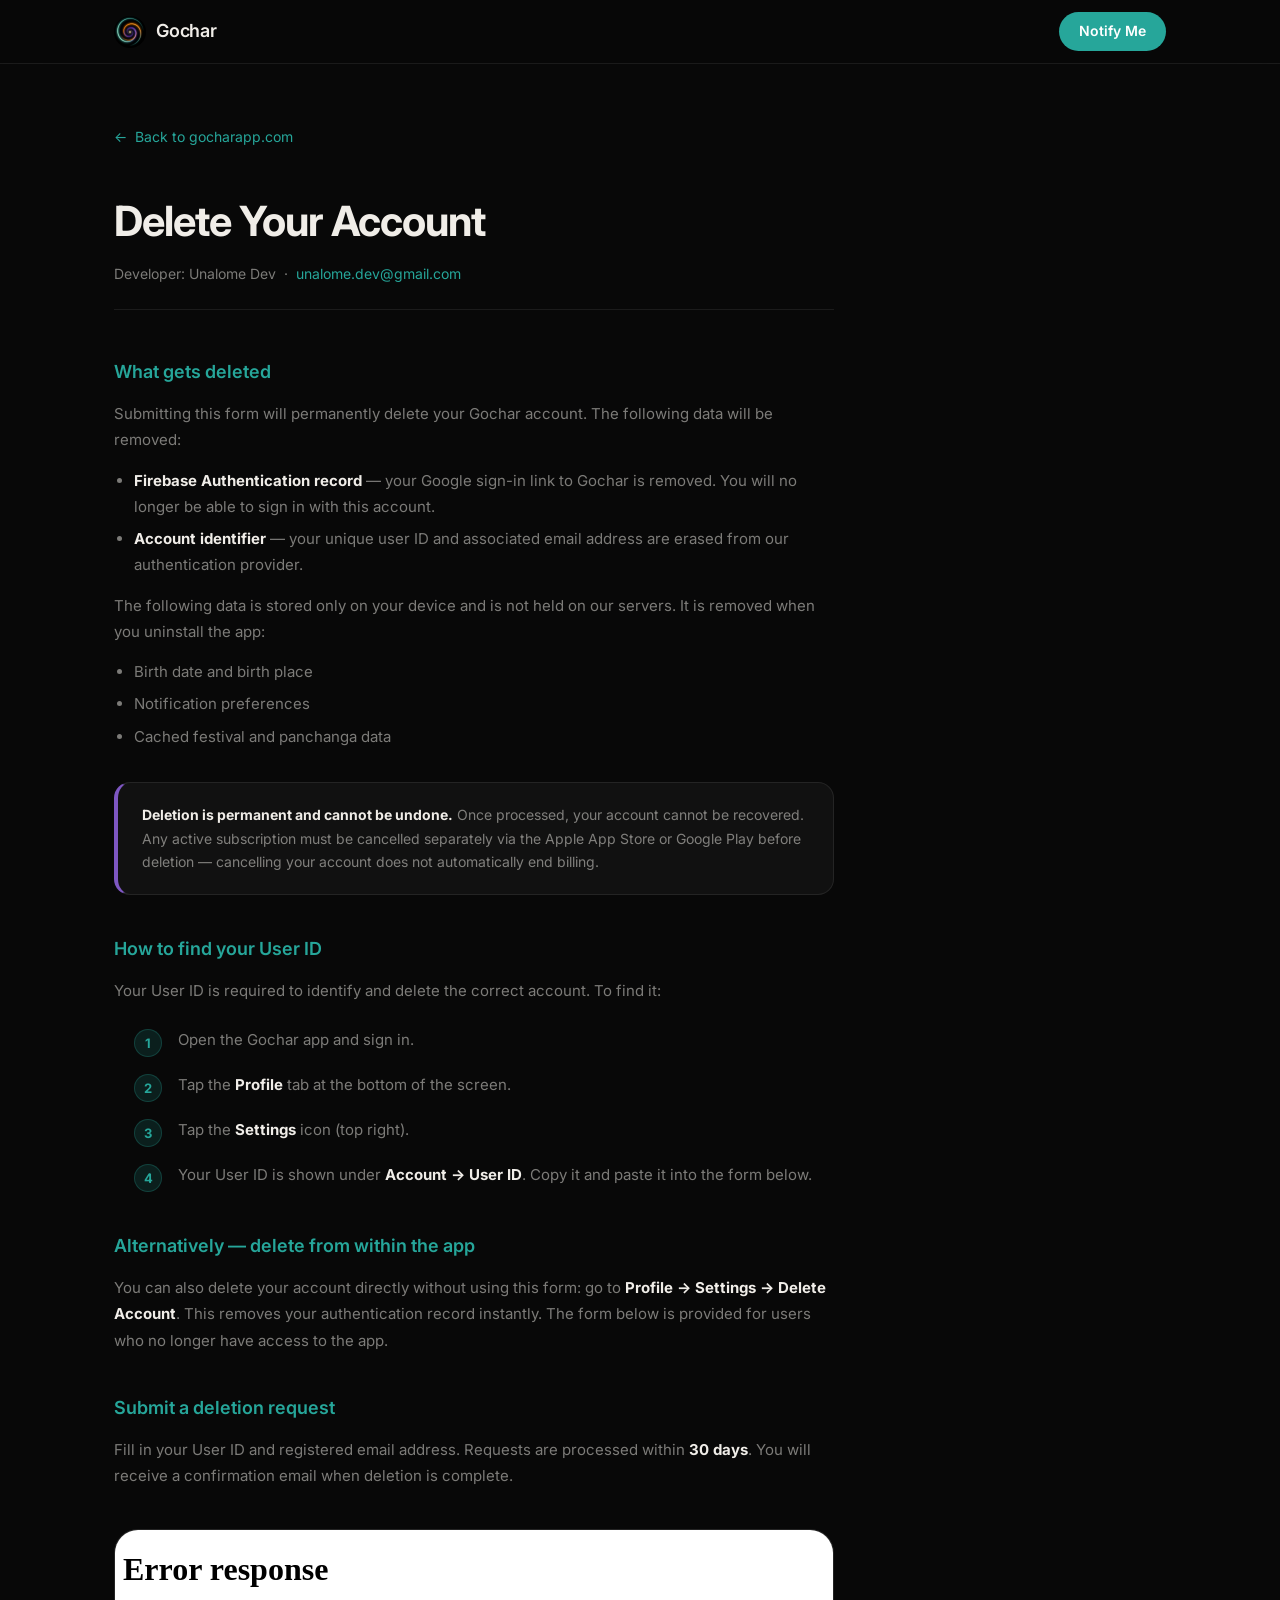
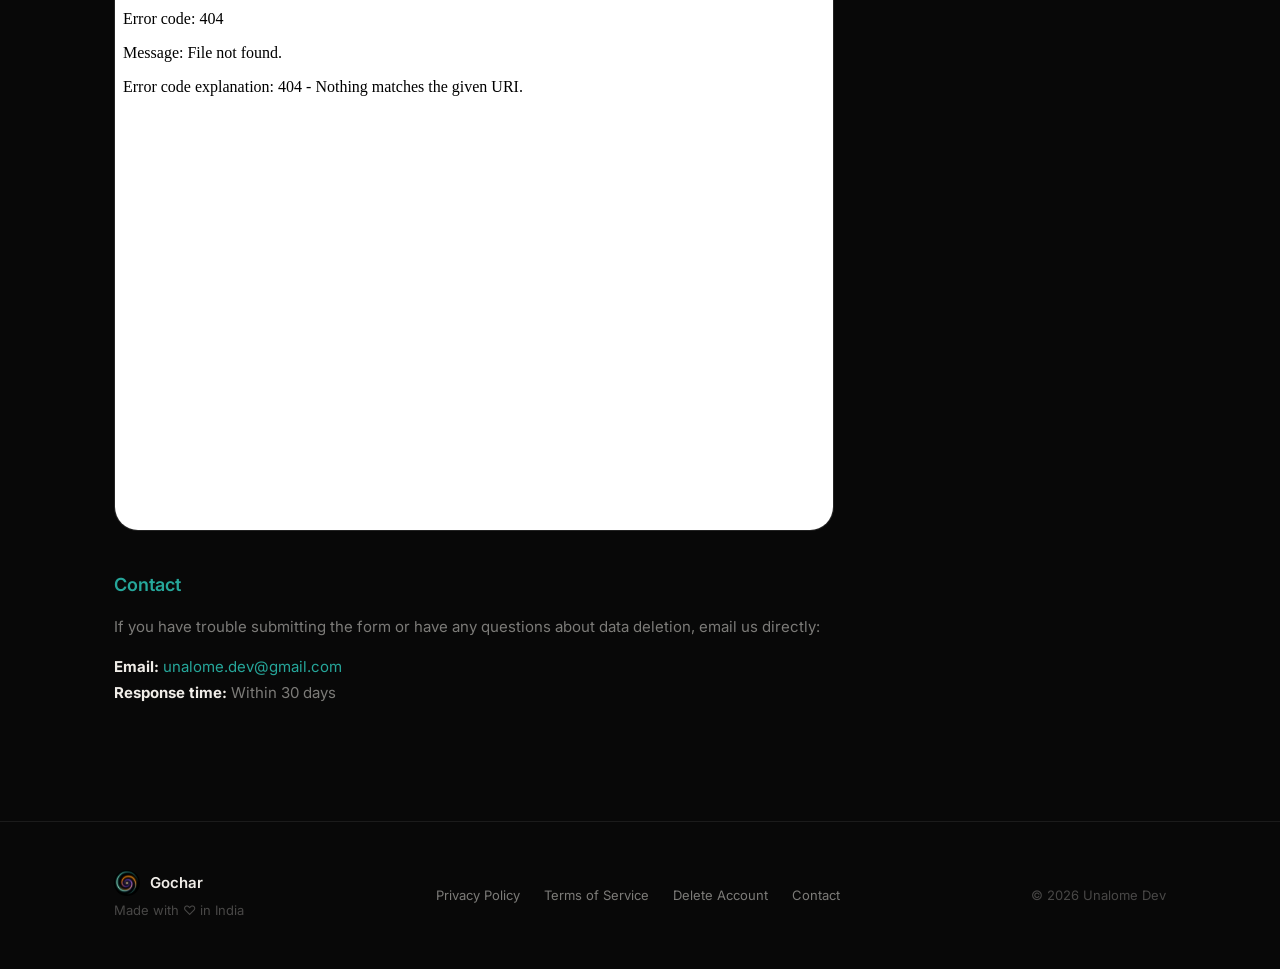
==== delete-account.html @ 07653e43 "feat(site): add delete-account page with Google Form embed Page explains what data is deleted, how t" ====
<!DOCTYPE html>
<html lang="en">
<head>
  <meta charset="UTF-8" />
  <meta name="viewport" content="width=device-width, initial-scale=1.0" />
  <title>Delete Account — Gochar</title>
  <meta name="description" content="Request deletion of your Gochar account and personal data." />
  <meta name="theme-color" content="#080808" />
  <link rel="preconnect" href="https://fonts.googleapis.com" />
  <link rel="preconnect" href="https://fonts.gstatic.com" crossorigin />
  <link href="https://fonts.googleapis.com/css2?family=Inter:wght@400;500;600;700&display=swap" rel="stylesheet" />
  <link rel="stylesheet" href="style.css" />
  <style>
    .delete-steps {
      list-style: none;
      display: flex;
      flex-direction: column;
      gap: 16px;
      margin: 24px 0 32px;
    }
    .delete-steps li {
      display: flex;
      align-items: flex-start;
      gap: 16px;
      font-size: 15px;
      color: var(--text-muted);
      line-height: 1.6;
      margin: 0;
    }
    .delete-steps__num {
      flex-shrink: 0;
      width: 28px; height: 28px;
      border-radius: 50%;
      background: var(--teal-glow);
      border: 1px solid rgba(38,166,154,0.25);
      color: var(--teal);
      font-size: 13px;
      font-weight: 700;
      display: flex;
      align-items: center;
      justify-content: center;
      margin-top: 1px;
    }
    .delete-notice {
      background: var(--surface);
      border: 1px solid var(--border);
      border-left: 4px solid var(--violet);
      border-radius: var(--radius);
      padding: 20px 24px;
      margin: 32px 0;
      font-size: 14px;
      color: var(--text-muted);
      line-height: 1.7;
    }
    .delete-notice strong { color: var(--text); }
    .delete-form-wrap {
      margin-top: 40px;
      border: 1px solid var(--border);
      border-radius: var(--radius-lg);
      overflow: hidden;
      background: var(--surface);
    }
    .delete-form-wrap iframe {
      width: 100%;
      min-height: 600px;
      border: none;
      display: block;
      background: transparent;
      color-scheme: dark;
    }
    .delete-form-placeholder {
      padding: 56px 40px;
      text-align: center;
      color: var(--text-faint);
      font-size: 14px;
      line-height: 1.7;
    }
    .delete-form-placeholder a {
      color: var(--teal);
    }
  </style>
</head>
<body>

  <nav class="nav scrolled" role="navigation" aria-label="Main navigation">
    <div class="container nav__inner">
      <a href="/" class="nav__logo" aria-label="Gochar home">
        <div class="nav__logo-icon" aria-hidden="true"></div>
        Gochar
      </a>
      <a href="/#notify" class="nav__cta" role="button">Notify Me</a>
    </div>
  </nav>

  <main class="legal-page">
    <div class="container">
      <article>
        <a href="/" class="legal-back">Back to gocharapp.com</a>

        <h1>Delete Your Account</h1>
        <div class="legal-meta">
          Developer: Unalome Dev &nbsp;&middot;&nbsp;
          <a href="mailto:unalome.dev@gmail.com">unalome.dev@gmail.com</a>
        </div>

        <h2>What gets deleted</h2>
        <p>Submitting this form will permanently delete your Gochar account. The following data will be removed:</p>
        <ul>
          <li><strong>Firebase Authentication record</strong> — your Google sign-in link to Gochar is removed. You will no longer be able to sign in with this account.</li>
          <li><strong>Account identifier</strong> — your unique user ID and associated email address are erased from our authentication provider.</li>
        </ul>
        <p>The following data is stored only on your device and is not held on our servers. It is removed when you uninstall the app:</p>
        <ul>
          <li>Birth date and birth place</li>
          <li>Notification preferences</li>
          <li>Cached festival and panchanga data</li>
        </ul>

        <div class="delete-notice">
          <strong>Deletion is permanent and cannot be undone.</strong> Once processed, your account cannot be recovered. Any active subscription must be cancelled separately via the Apple App Store or Google Play before deletion — cancelling your account does not automatically end billing.
        </div>

        <h2>How to find your User ID</h2>
        <p>Your User ID is required to identify and delete the correct account. To find it:</p>
        <ol class="delete-steps">
          <li>
            <span class="delete-steps__num">1</span>
            <span>Open the Gochar app and sign in.</span>
          </li>
          <li>
            <span class="delete-steps__num">2</span>
            <span>Tap the <strong>Profile</strong> tab at the bottom of the screen.</span>
          </li>
          <li>
            <span class="delete-steps__num">3</span>
            <span>Tap the <strong>Settings</strong> icon (top right).</span>
          </li>
          <li>
            <span class="delete-steps__num">4</span>
            <span>Your User ID is shown under <strong>Account &rarr; User ID</strong>. Copy it and paste it into the form below.</span>
          </li>
        </ol>

        <h2>Alternatively — delete from within the app</h2>
        <p>You can also delete your account directly without using this form: go to <strong>Profile &rarr; Settings &rarr; Delete Account</strong>. This removes your authentication record instantly. The form below is provided for users who no longer have access to the app.</p>

        <h2>Submit a deletion request</h2>
        <p>Fill in your User ID and registered email address. Requests are processed within <strong>30 days</strong>. You will receive a confirmation email when deletion is complete.</p>

        <div class="delete-form-wrap">
          <!-- Replace the src below with your Google Form embed URL -->
          <!-- To get the embed URL: open your Google Form → Send → Embed → copy the src from the <iframe> tag -->
          <iframe
            src="{GOOGLE_FORM_EMBED_URL}"
            title="Account deletion request form"
            aria-label="Account deletion request form">
          </iframe>
          <!-- Remove the placeholder below once you've replaced the src above -->
          <div class="delete-form-placeholder" id="form-placeholder">
            <p>
              Form not yet configured.<br>
              To request deletion now, email
              <a href="mailto:unalome.dev@gmail.com?subject=Account%20Deletion%20Request">unalome.dev@gmail.com</a>
              with your User ID.
            </p>
          </div>
        </div>

        <h2>Contact</h2>
        <p>If you have trouble submitting the form or have any questions about data deletion, email us directly:</p>
        <p>
          <strong>Email:</strong> <a href="mailto:unalome.dev@gmail.com">unalome.dev@gmail.com</a><br>
          <strong>Response time:</strong> Within 30 days
        </p>
      </article>
    </div>
  </main>

  <footer class="footer" role="contentinfo">
    <div class="container footer__inner">
      <div>
        <div class="footer__logo">
          <div class="footer__logo-icon" aria-hidden="true"></div>
          Gochar
        </div>
        <p class="footer__tagline">Made with &#9825; in India</p>
      </div>
      <nav class="footer__links" aria-label="Footer navigation">
        <a class="footer__link" href="privacy.html">Privacy Policy</a>
        <a class="footer__link" href="terms.html">Terms of Service</a>
        <a class="footer__link" href="delete-account.html">Delete Account</a>
        <a class="footer__link" href="mailto:unalome.dev@gmail.com">Contact</a>
      </nav>
      <p class="footer__copy">&copy; 2026 Unalome Dev</p>
    </div>
  </footer>

  <script>
    /* Hide placeholder once the iframe src is set to a real URL */
    const iframe = document.querySelector('.delete-form-wrap iframe');
    const placeholder = document.getElementById('form-placeholder');
    if (iframe && iframe.src && !iframe.src.includes('{GOOGLE_FORM_EMBED_URL}')) {
      placeholder.style.display = 'none';
    } else if (iframe) {
      iframe.style.display = 'none';
    }
  </script>

</body>
</html>
---- style.css ----
/* ── Design Tokens ─────────────────────────────────────── */
:root {
  --bg:           #080808;
  --bg-raised:    #0f0f0f;
  --surface:      rgba(255,255,255,0.04);
  --surface-hover:rgba(255,255,255,0.07);
  --border:       rgba(255,255,255,0.08);
  --border-bright:rgba(255,255,255,0.14);

  --teal:         #26A69A;
  --teal-dim:     #1d8a80;
  --teal-glow:    rgba(38,166,154,0.15);
  --teal-glow2:   rgba(38,166,154,0.06);

  --amber:        #FF8F00;
  --amber-dim:    #cc7200;
  --amber-glow:   rgba(255,143,0,0.15);
  --amber-glow2:  rgba(255,143,0,0.06);

  --violet:       #7E57C2;
  --violet-dim:   #6244a8;
  --violet-glow:  rgba(126,87,194,0.15);
  --violet-glow2: rgba(126,87,194,0.06);

  /* Primary accent = teal */
  --accent:       #26A69A;
  --accent-dim:   #1d8a80;
  --accent-glow:  rgba(38,166,154,0.15);
  --accent-glow2: rgba(38,166,154,0.06);

  --text:         #F0EDE8;
  --text-muted:   rgba(240,237,232,0.5);
  --text-faint:   rgba(240,237,232,0.28);
  --radius-sm:    8px;
  --radius:       16px;
  --radius-lg:    24px;
  --radius-pill:  999px;
  --nav-h:        64px;
}

/* ── Reset ─────────────────────────────────────────────── */
*, *::before, *::after { box-sizing: border-box; margin: 0; padding: 0; }
html { scroll-behavior: smooth; }
body {
  background: var(--bg);
  color: var(--text);
  font-family: 'Inter', system-ui, sans-serif;
  font-size: 16px;
  line-height: 1.6;
  -webkit-font-smoothing: antialiased;
  overflow-x: hidden;
}
img, video { display: block; max-width: 100%; }
.screenshots__item video,
.screenshots__item img,
.hero__phone video,
.hero__phone img {
  width: 100%; height: 100%;
  object-fit: cover;
}
a { color: inherit; text-decoration: none; }
button, input { font-family: inherit; }

/* ── Utility ───────────────────────────────────────────── */
.container { width: 100%; max-width: 1100px; margin: 0 auto; padding: 0 24px; }
.sr-only { position: absolute; width: 1px; height: 1px; overflow: hidden; clip: rect(0,0,0,0); }

/* ── Scroll reveal ─────────────────────────────────────── */
[data-reveal] {
  opacity: 0;
  transform: translateY(28px);
  transition: opacity 0.6s ease, transform 0.6s ease;
}
[data-reveal].visible {
  opacity: 1;
  transform: none;
}
[data-reveal-delay="1"] { transition-delay: 0.1s; }
[data-reveal-delay="2"] { transition-delay: 0.2s; }
[data-reveal-delay="3"] { transition-delay: 0.3s; }
[data-reveal-delay="4"] { transition-delay: 0.4s; }
[data-reveal-delay="5"] { transition-delay: 0.5s; }

/* ── Nav ───────────────────────────────────────────────── */
.nav {
  position: fixed;
  top: 0; left: 0; right: 0;
  height: var(--nav-h);
  z-index: 100;
  transition: background 0.3s, backdrop-filter 0.3s, border-color 0.3s;
  border-bottom: 1px solid transparent;
}
.nav.scrolled {
  background: rgba(8,8,8,0.85);
  backdrop-filter: blur(20px);
  -webkit-backdrop-filter: blur(20px);
  border-color: var(--border);
}
.nav__inner {
  height: 100%;
  display: flex;
  align-items: center;
  justify-content: space-between;
}
.nav__logo {
  display: flex;
  align-items: center;
  gap: 10px;
  font-weight: 600;
  font-size: 18px;
  letter-spacing: -0.01em;
}
.nav__logo-icon {
  width: 32px; height: 32px;
  border-radius: 50%;
  background: url('assets/logo/app_icon.png') center/cover no-repeat;
  flex-shrink: 0;
}
.nav__cta {
  display: inline-flex;
  align-items: center;
  gap: 6px;
  padding: 8px 20px;
  border-radius: var(--radius-pill);
  background: var(--teal);
  color: #fff;
  font-size: 14px;
  font-weight: 600;
  cursor: pointer;
  border: none;
  transition: background 0.2s, transform 0.15s;
}
.nav__cta:hover { background: var(--teal-dim); transform: translateY(-1px); }

/* ── Hero ──────────────────────────────────────────────── */
.hero {
  min-height: 100svh;
  display: flex;
  flex-direction: column;
  align-items: center;
  justify-content: center;
  text-align: center;
  padding: calc(var(--nav-h) + 60px) 24px 80px;
  position: relative;
  overflow: hidden;
}
.hero::before {
  content: '';
  position: absolute;
  top: -180px; left: 50%;
  transform: translateX(-50%);
  width: 800px; height: 800px;
  border-radius: 50%;
  background: radial-gradient(circle, rgba(38,166,154,0.07) 0%, transparent 70%);
  pointer-events: none;
}
.hero__eyebrow {
  display: inline-flex;
  align-items: center;
  gap: 6px;
  padding: 5px 14px;
  border-radius: var(--radius-pill);
  border: 1px solid var(--border-bright);
  background: var(--surface);
  font-size: 12px;
  font-weight: 500;
  color: var(--text-muted);
  letter-spacing: 0.04em;
  text-transform: uppercase;
  margin-bottom: 28px;
}
.hero__eyebrow span { color: var(--teal); }
.hero__headline {
  font-size: clamp(2.4rem, 6vw, 4.2rem);
  font-weight: 700;
  letter-spacing: -0.03em;
  line-height: 1.1;
  max-width: 780px;
  margin-bottom: 20px;
}
.hero__headline em {
  font-style: normal;
  background: linear-gradient(90deg, #26A69A, #FF8F00);
  -webkit-background-clip: text;
  -webkit-text-fill-color: transparent;
  background-clip: text;
}
.hero__sub {
  font-size: clamp(1rem, 2.2vw, 1.2rem);
  color: var(--text-muted);
  max-width: 600px;
  line-height: 1.7;
  margin-bottom: 40px;
}
.hero__form {
  display: flex;
  gap: 10px;
  flex-wrap: wrap;
  justify-content: center;
  width: 100%;
  max-width: 480px;
  margin-bottom: 14px;
}
.hero__input {
  flex: 1;
  min-width: 220px;
  padding: 13px 18px;
  border-radius: var(--radius-pill);
  border: 1px solid var(--border-bright);
  background: rgba(255,255,255,0.06);
  color: var(--text);
  font-size: 15px;
  outline: none;
  transition: border-color 0.2s, background 0.2s;
}
.hero__input::placeholder { color: var(--text-faint); }
.hero__input:focus {
  border-color: rgba(38,166,154,0.5);
  background: rgba(255,255,255,0.08);
}
.hero__submit {
  padding: 13px 26px;
  border-radius: var(--radius-pill);
  background: var(--teal);
  color: #fff;
  font-size: 15px;
  font-weight: 600;
  border: none;
  cursor: pointer;
  white-space: nowrap;
  transition: background 0.2s, transform 0.15s;
}
.hero__submit:hover { background: var(--teal-dim); transform: translateY(-1px); }
.hero__success {
  display: none;
  align-items: center;
  gap: 8px;
  padding: 13px 24px;
  border-radius: var(--radius-pill);
  background: rgba(38,166,154,0.12);
  border: 1px solid rgba(38,166,154,0.3);
  color: var(--teal);
  font-weight: 600;
  font-size: 15px;
}
.hero__meta {
  font-size: 13px;
  color: var(--text-faint);
}
.hero__visual {
  margin-top: 56px;
  position: relative;
  width: 100%;
  max-width: 580px;
}
.hero__phones {
  display: flex;
  gap: 16px;
  justify-content: center;
  align-items: flex-start;
}
.hero__phone {
  flex: 0 0 230px;
  aspect-ratio: 9 / 19.5;
  border-radius: 32px;
  overflow: hidden;
  border: 1px solid var(--border-bright);
  background: #111;
  box-shadow:
    0 0 0 1px rgba(0,0,0,0.5),
    0 40px 80px rgba(0,0,0,0.6),
    0 0 60px rgba(38,166,154,0.12);
  position: relative;
}
.hero__phone--right {
  margin-top: 48px;
}
.hero__phone img {
  width: 100%; height: 100%;
  object-fit: cover;
}
.hero__phone-placeholder {
  position: absolute;
  inset: 0;
  display: flex;
  flex-direction: column;
  align-items: center;
  justify-content: center;
  gap: 12px;
  color: var(--text-faint);
  font-size: 13px;
}
.hero__phone-placeholder svg { opacity: 0.3; }
.hero__glow {
  position: absolute;
  bottom: -40px; left: 50%;
  transform: translateX(-50%);
  width: 380px; height: 80px;
  background: radial-gradient(ellipse, rgba(38,166,154,0.25) 0%, transparent 70%);
  filter: blur(20px);
  pointer-events: none;
}

/* ── Pillars / Identity block ──────────────────────────── */
.pillars {
  padding: 100px 0;
  border-top: 1px solid var(--border);
}
.pillars__grid {
  display: grid;
  grid-template-columns: repeat(3, 1fr);
  gap: 2px;
  border: 1px solid var(--border);
  border-radius: var(--radius-lg);
  overflow: hidden;
  margin-top: 48px;
}
.pillar {
  padding: 40px 36px;
  background: var(--bg-raised);
  position: relative;
}
.pillar + .pillar { border-left: 1px solid var(--border); }
.pillar__bar {
  width: 32px; height: 3px;
  border-radius: 2px;
  margin-bottom: 24px;
}
.pillar--teal   .pillar__bar { background: var(--teal); }
.pillar--amber  .pillar__bar { background: var(--amber); }
.pillar--violet .pillar__bar { background: var(--violet); }
.pillar__label {
  font-size: 11px;
  font-weight: 600;
  letter-spacing: 0.1em;
  text-transform: uppercase;
  margin-bottom: 12px;
}
.pillar--teal   .pillar__label { color: var(--teal); }
.pillar--amber  .pillar__label { color: var(--amber); }
.pillar--violet .pillar__label { color: var(--violet); }
.pillar__heading {
  font-size: clamp(1.2rem, 2.5vw, 1.5rem);
  font-weight: 700;
  letter-spacing: -0.02em;
  line-height: 1.2;
  margin-bottom: 12px;
}
.pillar__body {
  font-size: 14px;
  color: var(--text-muted);
  line-height: 1.7;
}

/* ── Features ──────────────────────────────────────────── */
.features {
  padding: 100px 0;
}
.section-eyebrow {
  font-size: 11px;
  font-weight: 600;
  letter-spacing: 0.12em;
  text-transform: uppercase;
  color: var(--amber);
  margin-bottom: 12px;
}
.section-heading {
  font-size: clamp(1.8rem, 4vw, 2.8rem);
  font-weight: 700;
  letter-spacing: -0.025em;
  line-height: 1.2;
  margin-bottom: 16px;
}
.section-sub {
  font-size: 16px;
  color: var(--text-muted);
  max-width: 520px;
  line-height: 1.7;
  margin-bottom: 56px;
}
.features__grid {
  display: grid;
  grid-template-columns: repeat(3, 1fr);
  gap: 16px;
}
.feature-card {
  background: var(--surface);
  border: 1px solid var(--border);
  border-radius: var(--radius);
  padding: 28px;
  transition: background 0.2s, border-color 0.2s, transform 0.2s;
  position: relative;
  overflow: hidden;
}
.feature-card:hover {
  background: var(--surface-hover);
  border-color: var(--border-bright);
  transform: translateY(-3px);
}
.feature-card::before {
  content: '';
  position: absolute;
  top: 0; left: 0; right: 0;
  height: 1px;
  opacity: 0;
  transition: opacity 0.3s;
}
.feature-card--teal::before {
  background: linear-gradient(90deg, transparent, var(--teal-glow), transparent);
}
.feature-card--amber::before {
  background: linear-gradient(90deg, transparent, var(--amber-glow), transparent);
}
.feature-card--violet::before {
  background: linear-gradient(90deg, transparent, var(--violet-glow), transparent);
}
.feature-card:hover::before { opacity: 1; }
.feature-card__icon {
  width: 44px; height: 44px;
  border-radius: var(--radius-sm);
  display: flex;
  align-items: center;
  justify-content: center;
  font-size: 20px;
  margin-bottom: 20px;
  flex-shrink: 0;
}
.feature-card--teal .feature-card__icon {
  background: var(--teal-glow);
  border: 1px solid rgba(38,166,154,0.25);
}
.feature-card--amber .feature-card__icon {
  background: var(--amber-glow);
  border: 1px solid rgba(255,143,0,0.25);
}
.feature-card--violet .feature-card__icon {
  background: var(--violet-glow);
  border: 1px solid rgba(126,87,194,0.25);
}
.feature-card__name {
  font-size: 15px;
  font-weight: 600;
  margin-bottom: 8px;
}
.feature-card__desc {
  font-size: 14px;
  color: var(--text-muted);
  line-height: 1.6;
}

/* ── Screenshots ───────────────────────────────────────── */
.screenshots {
  padding: 100px 0;
  border-top: 1px solid var(--border);
}
.screenshots__scroll {
  display: flex;
  gap: 16px;
  overflow-x: auto;
  padding: 8px 24px 24px;
  margin: 0 -24px;
  scroll-snap-type: x mandatory;
  -webkit-overflow-scrolling: touch;
  scrollbar-width: none;
}
.screenshots__scroll::-webkit-scrollbar { display: none; }
.screenshots__item {
  flex: 0 0 auto;
  width: 200px;
  aspect-ratio: 9 / 19.5;
  border-radius: 24px;
  overflow: hidden;
  border: 1px solid var(--border-bright);
  background: #111;
  scroll-snap-align: start;
  box-shadow: 0 16px 40px rgba(0,0,0,0.5);
  transition: transform 0.3s, box-shadow 0.3s;
  position: relative;
}
.screenshots__item:hover {
  transform: scale(1.04) translateY(-4px);
  box-shadow: 0 24px 60px rgba(0,0,0,0.6), 0 0 30px rgba(38,166,154,0.08);
}
.screenshots__placeholder {
  position: absolute;
  inset: 0;
  width: 100%; height: 100%;
  display: flex;
  flex-direction: column;
  align-items: center;
  justify-content: center;
  gap: 8px;
  color: var(--text-faint);
  font-size: 12px;
}

/* ── Precision callout ─────────────────────────────────── */
.precision-callout {
  padding: 100px 0;
  border-top: 1px solid var(--border);
}
.precision-callout__inner {
  text-align: center;
  max-width: 640px;
  margin: 0 auto 56px;
}
.precision-callout__heading {
  font-size: clamp(1.5rem, 3vw, 2.2rem);
  font-weight: 700;
  letter-spacing: -0.025em;
  line-height: 1.2;
  margin-bottom: 16px;
}
.precision-callout__sub {
  font-size: 15px;
  color: var(--text-muted);
  line-height: 1.7;
}
.precision-stats {
  display: grid;
  grid-template-columns: repeat(3, 1fr);
  gap: 16px;
  max-width: 800px;
  margin: 0 auto;
}
.precision-stat {
  background: var(--surface);
  border: 1px solid var(--border);
  border-radius: var(--radius);
  padding: 32px 24px;
  text-align: center;
  transition: background 0.2s, border-color 0.2s;
}
.precision-stat:hover {
  background: var(--surface-hover);
  border-color: var(--border-bright);
}
.precision-stat__value {
  font-size: 2rem;
  font-weight: 700;
  letter-spacing: -0.03em;
  margin-bottom: 10px;
}
.precision-stats .precision-stat:nth-child(1) .precision-stat__value { color: var(--teal); }
.precision-stats .precision-stat:nth-child(2) .precision-stat__value { color: var(--amber); }
.precision-stats .precision-stat:nth-child(3) .precision-stat__value { color: var(--violet); }
.precision-stat__label {
  font-size: 13px;
  color: var(--text-muted);
  line-height: 1.5;
}

/* ── Privacy callout ───────────────────────────────────── */
.privacy-callout {
  padding: 100px 0;
}
.privacy-callout__card {
  background: var(--surface);
  border: 1px solid var(--border);
  border-left: 4px solid var(--teal);
  border-radius: var(--radius-lg);
  padding: 48px 56px;
  display: grid;
  grid-template-columns: 1fr 1fr;
  gap: 48px;
  align-items: center;
}
.privacy-callout__lock {
  font-size: 36px;
  margin-bottom: 16px;
}
.privacy-callout__heading {
  font-size: clamp(1.5rem, 3vw, 2rem);
  font-weight: 700;
  letter-spacing: -0.02em;
  line-height: 1.2;
  margin-bottom: 8px;
}
.privacy-callout__sub {
  font-size: 15px;
  color: var(--text-muted);
}
.privacy-callout__list {
  list-style: none;
  display: flex;
  flex-direction: column;
  gap: 16px;
}
.privacy-callout__item {
  display: flex;
  align-items: flex-start;
  gap: 14px;
  font-size: 15px;
  line-height: 1.5;
  color: var(--text-muted);
}
.privacy-callout__item::before {
  content: '✓';
  flex-shrink: 0;
  width: 24px; height: 24px;
  border-radius: 50%;
  background: var(--teal-glow);
  border: 1px solid rgba(38,166,154,0.25);
  color: var(--teal);
  font-size: 12px;
  font-weight: 700;
  display: flex;
  align-items: center;
  justify-content: center;
  margin-top: 1px;
}
.privacy-callout__item strong { color: var(--text); }

/* ── Pricing ───────────────────────────────────────────── */
.pricing {
  padding: 100px 0;
  border-top: 1px solid var(--border);
}
.pricing__grid {
  display: grid;
  grid-template-columns: 1fr 1fr;
  gap: 20px;
  max-width: 760px;
  margin: 0 auto;
}
.pricing__grid:has(.pricing-card:only-child) {
  grid-template-columns: 1fr;
  max-width: 420px;
}
.pricing-card {
  background: var(--surface);
  border: 1px solid var(--border);
  border-radius: var(--radius-lg);
  padding: 36px;
}
.pricing-card--premium {
  border-color: rgba(255,143,0,0.4);
  background: rgba(255,143,0,0.04);
  box-shadow: 0 0 40px rgba(255,143,0,0.07);
}
.pricing-card__badge {
  display: inline-block;
  padding: 3px 10px;
  border-radius: var(--radius-pill);
  background: var(--amber);
  color: #000;
  font-size: 11px;
  font-weight: 700;
  letter-spacing: 0.06em;
  text-transform: uppercase;
  margin-bottom: 20px;
}
.pricing-card__name {
  font-size: 18px;
  font-weight: 700;
  margin-bottom: 8px;
}
.pricing-card__price {
  font-size: 32px;
  font-weight: 700;
  letter-spacing: -0.03em;
  color: var(--amber);
  margin-bottom: 4px;
}
.pricing-card__price span {
  font-size: 14px;
  font-weight: 400;
  color: var(--text-muted);
}
.pricing-card__alt {
  font-size: 13px;
  color: var(--text-faint);
  margin-bottom: 28px;
}
.pricing-card__divider {
  height: 1px;
  background: var(--border);
  margin-bottom: 24px;
}
.pricing-card__features {
  list-style: none;
  display: flex;
  flex-direction: column;
  gap: 12px;
}
.pricing-card__feature {
  display: flex;
  align-items: flex-start;
  gap: 10px;
  font-size: 14px;
  color: var(--text-muted);
}
.pricing-card__feature-icon {
  flex-shrink: 0;
  color: var(--teal);
  font-size: 13px;
  margin-top: 2px;
}
.pricing__note {
  text-align: center;
  margin-top: 28px;
  font-size: 13px;
  color: var(--text-faint);
}

/* ── Waitlist ──────────────────────────────────────────── */
.waitlist {
  padding: 120px 0;
  text-align: center;
  position: relative;
  overflow: hidden;
}
.waitlist::before {
  content: '';
  position: absolute;
  bottom: -200px; left: 50%;
  transform: translateX(-50%);
  width: 700px; height: 700px;
  border-radius: 50%;
  background: radial-gradient(circle, rgba(126,87,194,0.06) 0%, transparent 70%);
  pointer-events: none;
}
.waitlist__heading {
  font-size: clamp(1.8rem, 4vw, 2.8rem);
  font-weight: 700;
  letter-spacing: -0.025em;
  line-height: 1.2;
  margin-bottom: 14px;
}
.waitlist__sub {
  font-size: 16px;
  color: var(--text-muted);
  margin-bottom: 40px;
}
.waitlist__form {
  display: flex;
  gap: 10px;
  flex-wrap: wrap;
  justify-content: center;
  max-width: 480px;
  margin: 0 auto 14px;
}
.waitlist__input {
  flex: 1;
  min-width: 220px;
  padding: 15px 20px;
  border-radius: var(--radius-pill);
  border: 1px solid var(--border-bright);
  background: rgba(255,255,255,0.06);
  color: var(--text);
  font-size: 15px;
  outline: none;
  transition: border-color 0.2s, background 0.2s;
}
.waitlist__input::placeholder { color: var(--text-faint); }
.waitlist__input:focus {
  border-color: rgba(38,166,154,0.5);
  background: rgba(255,255,255,0.08);
}
.waitlist__submit {
  padding: 15px 28px;
  border-radius: var(--radius-pill);
  background: var(--teal);
  color: #fff;
  font-size: 15px;
  font-weight: 600;
  border: none;
  cursor: pointer;
  white-space: nowrap;
  transition: background 0.2s, transform 0.15s;
}
.waitlist__submit:hover { background: var(--teal-dim); transform: translateY(-1px); }
.waitlist__success {
  display: none;
  align-items: center;
  justify-content: center;
  gap: 8px;
  padding: 15px 28px;
  border-radius: var(--radius-pill);
  background: rgba(38,166,154,0.12);
  border: 1px solid rgba(38,166,154,0.3);
  color: var(--teal);
  font-weight: 600;
  font-size: 15px;
  max-width: 380px;
  margin: 0 auto;
}
.waitlist__error {
  display: none;
  font-size: 13px;
  color: #ff6b6b;
  margin-top: 10px;
}
.waitlist__meta {
  font-size: 13px;
  color: var(--text-faint);
}

/* ── Footer ────────────────────────────────────────────── */
.footer {
  border-top: 1px solid var(--border);
  padding: 48px 0;
}
.footer__inner {
  display: flex;
  align-items: center;
  justify-content: space-between;
  flex-wrap: wrap;
  gap: 20px;
}
.footer__logo {
  display: flex;
  align-items: center;
  gap: 10px;
  font-weight: 600;
  font-size: 15px;
}
.footer__logo-icon {
  width: 26px; height: 26px;
  border-radius: 50%;
  background: url('assets/logo/app_icon.png') center/cover no-repeat;
}
.footer__tagline {
  font-size: 13px;
  color: var(--text-faint);
  margin-top: 4px;
}
.footer__links {
  display: flex;
  align-items: center;
  gap: 24px;
  flex-wrap: wrap;
}
.footer__link {
  font-size: 13px;
  color: var(--text-muted);
  transition: color 0.2s;
}
.footer__link:hover { color: var(--text); }
.footer__copy {
  font-size: 13px;
  color: var(--text-faint);
}

/* ── Legal pages ───────────────────────────────────────── */
.legal-page {
  padding: calc(var(--nav-h) + 60px) 0 100px;
}
.legal-page article {
  max-width: 720px;
}
.legal-page h1 {
  font-size: clamp(1.8rem, 4vw, 2.6rem);
  font-weight: 700;
  letter-spacing: -0.025em;
  margin-bottom: 8px;
}
.legal-page .legal-meta {
  font-size: 14px;
  color: var(--text-muted);
  margin-bottom: 48px;
  padding-bottom: 24px;
  border-bottom: 1px solid var(--border);
}
.legal-page h2 {
  font-size: 18px;
  font-weight: 600;
  color: var(--teal);
  margin-top: 40px;
  margin-bottom: 14px;
}
.legal-page h3 {
  font-size: 15px;
  font-weight: 600;
  margin-top: 24px;
  margin-bottom: 10px;
}
.legal-page p {
  font-size: 15px;
  color: var(--text-muted);
  line-height: 1.75;
  margin-bottom: 14px;
}
.legal-page ul, .legal-page ol {
  padding-left: 20px;
  margin-bottom: 14px;
}
.legal-page li {
  font-size: 15px;
  color: var(--text-muted);
  line-height: 1.75;
  margin-bottom: 6px;
}
.legal-page table {
  width: 100%;
  border-collapse: collapse;
  margin: 20px 0;
  font-size: 14px;
}
.legal-page th {
  text-align: left;
  padding: 10px 14px;
  background: var(--surface);
  border: 1px solid var(--border);
  font-weight: 600;
  color: var(--text);
  font-size: 13px;
}
.legal-page td {
  padding: 10px 14px;
  border: 1px solid var(--border);
  color: var(--text-muted);
  vertical-align: top;
}
.legal-page strong { color: var(--text); }
.legal-page a { color: var(--teal); }
.legal-page a:hover { text-decoration: underline; }
.legal-back {
  display: inline-flex;
  align-items: center;
  gap: 8px;
  font-size: 14px;
  color: var(--text-muted);
  margin-bottom: 40px;
  transition: color 0.2s;
}
.legal-back:hover { color: var(--text); }
.legal-back::before { content: '←'; }

/* ── Responsive ────────────────────────────────────────── */
@media (max-width: 768px) {
  .pillars__grid {
    grid-template-columns: 1fr;
  }
  .pillar + .pillar {
    border-left: none;
    border-top: 1px solid var(--border);
  }
  .features__grid {
    grid-template-columns: 1fr 1fr;
  }
  .precision-stats {
    grid-template-columns: 1fr;
    max-width: 360px;
  }
  .privacy-callout__card {
    grid-template-columns: 1fr;
    padding: 36px 28px;
  }
  .pricing__grid {
    grid-template-columns: 1fr;
  }
  .footer__inner {
    flex-direction: column;
    align-items: flex-start;
  }
}
@media (max-width: 500px) {
  .features__grid {
    grid-template-columns: 1fr;
  }
  .pillar { padding: 32px 24px; }
  .hero__phone { flex: 0 0 150px; border-radius: 24px; }
  .hero__phone--right { margin-top: 32px; }
}
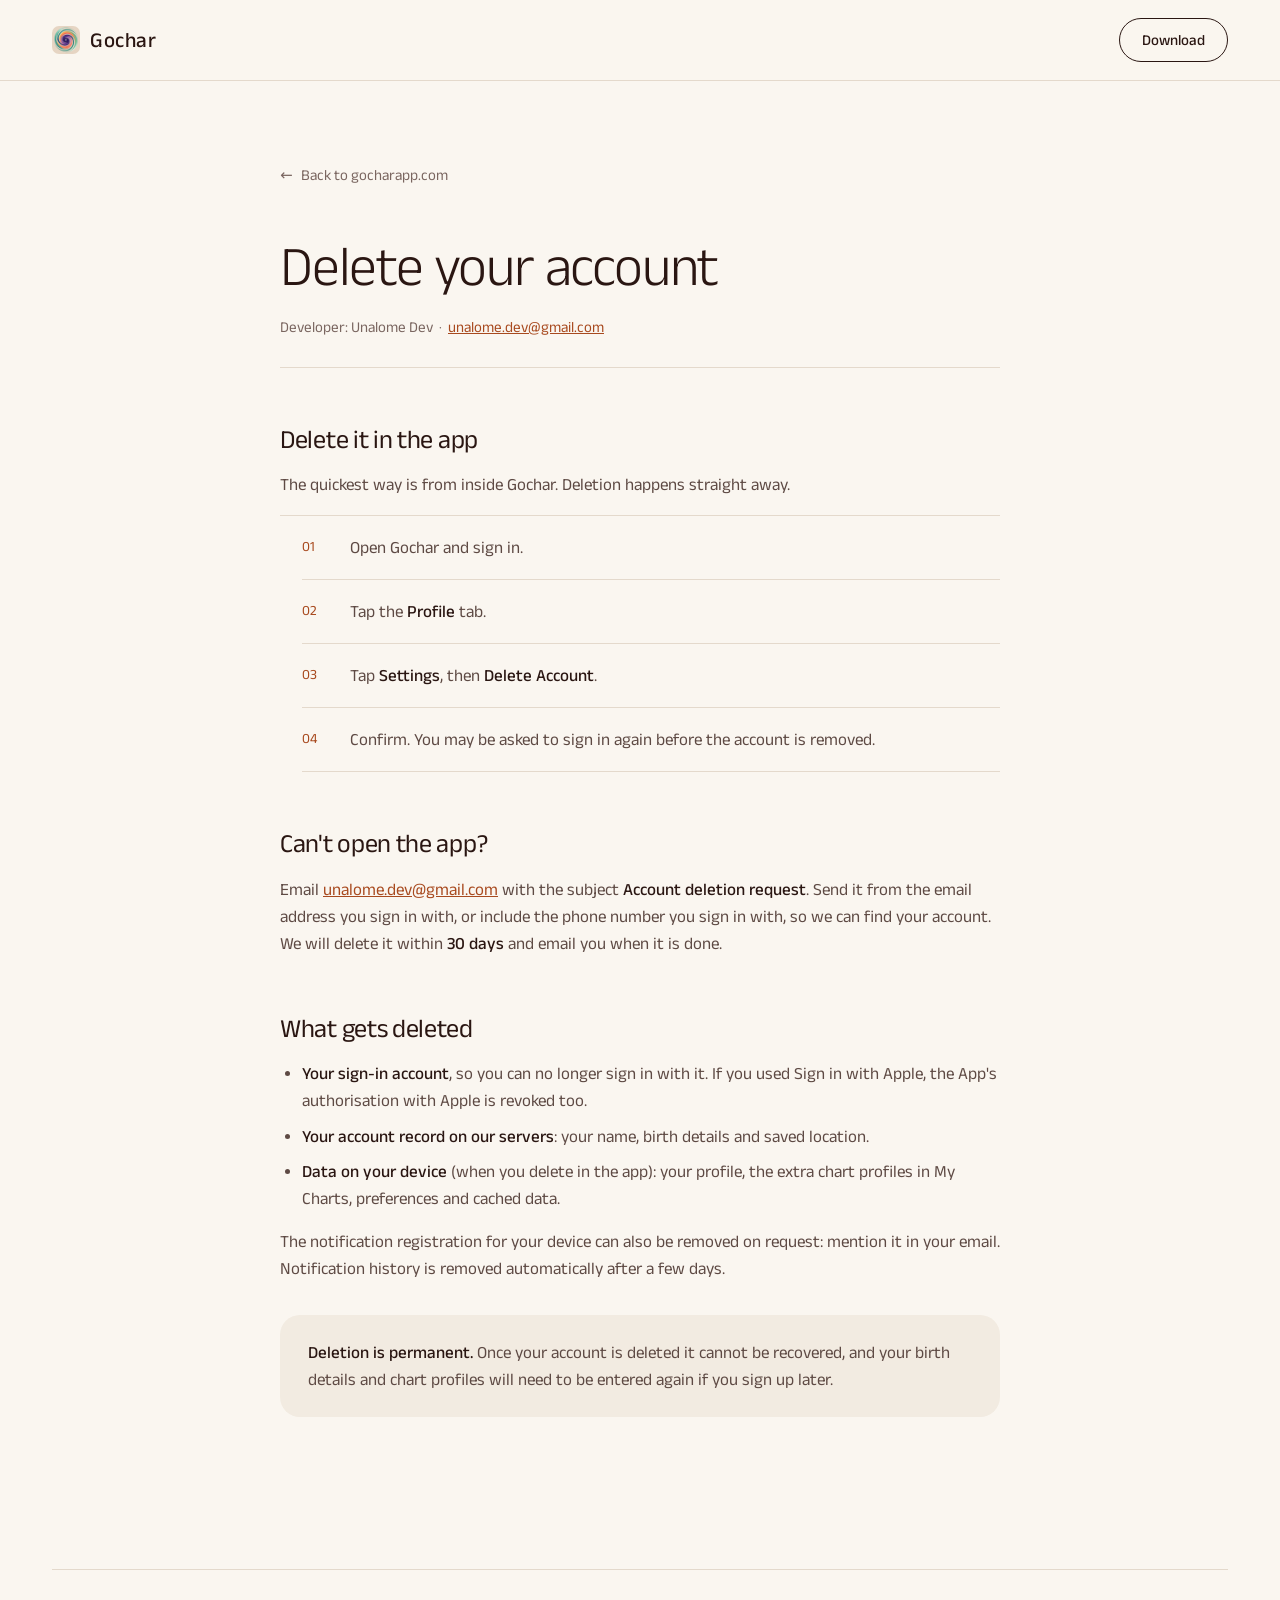
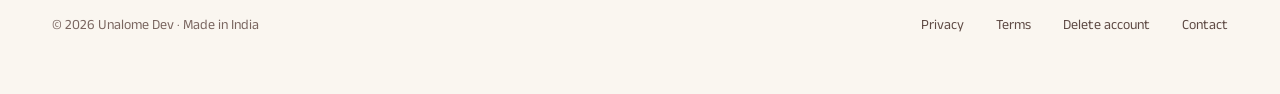
==== commit ff498b11: "redesign: new site for the launched app Replace the pre-launch waitlist page with a homepage for the" ====
--- a/delete-account.html
+++ b/delete-account.html
@@ -3,208 +3,78 @@
 <head>
   <meta charset="UTF-8" />
   <meta name="viewport" content="width=device-width, initial-scale=1.0" />
-  <title>Delete Account — Gochar</title>
-  <meta name="description" content="Request deletion of your Gochar account and personal data." />
-  <meta name="theme-color" content="#080808" />
+  <title>Delete Your Account — Gochar</title>
+  <meta name="description" content="How to delete your Gochar account and the data stored with it." />
+  <meta name="theme-color" content="#FAF6F0" />
+  <link rel="icon" type="image/png" href="assets/logo/icon-64.png" />
   <link rel="preconnect" href="https://fonts.googleapis.com" />
   <link rel="preconnect" href="https://fonts.gstatic.com" crossorigin />
-  <link href="https://fonts.googleapis.com/css2?family=Inter:wght@400;500;600;700&display=swap" rel="stylesheet" />
+  <link href="https://fonts.googleapis.com/css2?family=Anek+Latin:wght@300;400;500;600&display=swap" rel="stylesheet" />
   <link rel="stylesheet" href="style.css" />
-  <style>
-    .delete-steps {
-      list-style: none;
-      display: flex;
-      flex-direction: column;
-      gap: 16px;
-      margin: 24px 0 32px;
-    }
-    .delete-steps li {
-      display: flex;
-      align-items: flex-start;
-      gap: 16px;
-      font-size: 15px;
-      color: var(--text-muted);
-      line-height: 1.6;
-      margin: 0;
-    }
-    .delete-steps__num {
-      flex-shrink: 0;
-      width: 28px; height: 28px;
-      border-radius: 50%;
-      background: var(--teal-glow);
-      border: 1px solid rgba(38,166,154,0.25);
-      color: var(--teal);
-      font-size: 13px;
-      font-weight: 700;
-      display: flex;
-      align-items: center;
-      justify-content: center;
-      margin-top: 1px;
-    }
-    .delete-notice {
-      background: var(--surface);
-      border: 1px solid var(--border);
-      border-left: 4px solid var(--violet);
-      border-radius: var(--radius);
-      padding: 20px 24px;
-      margin: 32px 0;
-      font-size: 14px;
-      color: var(--text-muted);
-      line-height: 1.7;
-    }
-    .delete-notice strong { color: var(--text); }
-    .delete-form-wrap {
-      margin-top: 40px;
-      border: 1px solid var(--border);
-      border-radius: var(--radius-lg);
-      overflow: hidden;
-      background: var(--surface);
-    }
-    .delete-form-wrap iframe {
-      width: 100%;
-      min-height: 600px;
-      border: none;
-      display: block;
-      background: transparent;
-      color-scheme: dark;
-    }
-    .delete-form-placeholder {
-      padding: 56px 40px;
-      text-align: center;
-      color: var(--text-faint);
-      font-size: 14px;
-      line-height: 1.7;
-    }
-    .delete-form-placeholder a {
-      color: var(--teal);
-    }
-  </style>
 </head>
 <body>
 
-  <nav class="nav scrolled" role="navigation" aria-label="Main navigation">
-    <div class="container nav__inner">
-      <a href="/" class="nav__logo" aria-label="Gochar home">
-        <div class="nav__logo-icon" aria-hidden="true"></div>
+  <header class="nav scrolled">
+    <nav class="wrap nav__inner" aria-label="Main">
+      <a href="/" class="nav__logo">
+        <img src="assets/logo/icon-64.png" alt="" width="28" height="28" />
         Gochar
       </a>
-      <a href="/#notify" class="nav__cta" role="button">Notify Me</a>
-    </div>
-  </nav>
+      <div class="nav__links">
+        <a class="btn btn--outline" href="https://play.google.com/store/apps/details?id=app.gochar.orrery">Download</a>
+      </div>
+    </nav>
+  </header>
 
   <main class="legal-page">
-    <div class="container">
+    <div class="wrap">
       <article>
         <a href="/" class="legal-back">Back to gocharapp.com</a>
 
-        <h1>Delete Your Account</h1>
+        <h1>Delete your account</h1>
         <div class="legal-meta">
           Developer: Unalome Dev &nbsp;&middot;&nbsp;
           <a href="mailto:unalome.dev@gmail.com">unalome.dev@gmail.com</a>
         </div>
 
-        <h2>What gets deleted</h2>
-        <p>Submitting this form will permanently delete your Gochar account. The following data will be removed:</p>
-        <ul>
-          <li><strong>Firebase Authentication record</strong> — your Google sign-in link to Gochar is removed. You will no longer be able to sign in with this account.</li>
-          <li><strong>Account identifier</strong> — your unique user ID and associated email address are erased from our authentication provider.</li>
-        </ul>
-        <p>The following data is stored only on your device and is not held on our servers. It is removed when you uninstall the app:</p>
-        <ul>
-          <li>Birth date and birth place</li>
-          <li>Notification preferences</li>
-          <li>Cached festival and panchanga data</li>
-        </ul>
-
-        <div class="delete-notice">
-          <strong>Deletion is permanent and cannot be undone.</strong> Once processed, your account cannot be recovered. Any active subscription must be cancelled separately via the Apple App Store or Google Play before deletion — cancelling your account does not automatically end billing.
-        </div>
-
-        <h2>How to find your User ID</h2>
-        <p>Your User ID is required to identify and delete the correct account. To find it:</p>
-        <ol class="delete-steps">
-          <li>
-            <span class="delete-steps__num">1</span>
-            <span>Open the Gochar app and sign in.</span>
-          </li>
-          <li>
-            <span class="delete-steps__num">2</span>
-            <span>Tap the <strong>Profile</strong> tab at the bottom of the screen.</span>
-          </li>
-          <li>
-            <span class="delete-steps__num">3</span>
-            <span>Tap the <strong>Settings</strong> icon (top right).</span>
-          </li>
-          <li>
-            <span class="delete-steps__num">4</span>
-            <span>Your User ID is shown under <strong>Account &rarr; User ID</strong>. Copy it and paste it into the form below.</span>
-          </li>
+        <h2>Delete it in the app</h2>
+        <p>The quickest way is from inside Gochar. Deletion happens straight away.</p>
+        <ol class="steps">
+          <li><span>Open Gochar and sign in.</span></li>
+          <li><span>Tap the <strong>Profile</strong> tab.</span></li>
+          <li><span>Tap <strong>Settings</strong>, then <strong>Delete Account</strong>.</span></li>
+          <li><span>Confirm. You may be asked to sign in again before the account is removed.</span></li>
         </ol>
 
-        <h2>Alternatively — delete from within the app</h2>
-        <p>You can also delete your account directly without using this form: go to <strong>Profile &rarr; Settings &rarr; Delete Account</strong>. This removes your authentication record instantly. The form below is provided for users who no longer have access to the app.</p>
+        <h2>Can't open the app?</h2>
+        <p>Email <a href="mailto:unalome.dev@gmail.com?subject=Account%20deletion%20request">unalome.dev@gmail.com</a> with the subject <strong>Account deletion request</strong>. Send it from the email address you sign in with, or include the phone number you sign in with, so we can find your account. We will delete it within <strong>30 days</strong> and email you when it is done.</p>
 
-        <h2>Submit a deletion request</h2>
-        <p>Fill in your User ID and registered email address. Requests are processed within <strong>30 days</strong>. You will receive a confirmation email when deletion is complete.</p>
+        <h2>What gets deleted</h2>
+        <ul>
+          <li><strong>Your sign-in account</strong>, so you can no longer sign in with it. If you used Sign in with Apple, the App's authorisation with Apple is revoked too.</li>
+          <li><strong>Your account record on our servers</strong>: your name, birth details and saved location.</li>
+          <li><strong>Data on your device</strong> (when you delete in the app): your profile, the extra chart profiles in My Charts, preferences and cached data.</li>
+        </ul>
+        <p>The notification registration for your device can also be removed on request: mention it in your email. Notification history is removed automatically after a few days.</p>
 
-        <div class="delete-form-wrap">
-          <!-- Replace the src below with your Google Form embed URL -->
-          <!-- To get the embed URL: open your Google Form → Send → Embed → copy the src from the <iframe> tag -->
-          <iframe
-            src="{GOOGLE_FORM_EMBED_URL}"
-            title="Account deletion request form"
-            aria-label="Account deletion request form">
-          </iframe>
-          <!-- Remove the placeholder below once you've replaced the src above -->
-          <div class="delete-form-placeholder" id="form-placeholder">
-            <p>
-              Form not yet configured.<br>
-              To request deletion now, email
-              <a href="mailto:unalome.dev@gmail.com?subject=Account%20Deletion%20Request">unalome.dev@gmail.com</a>
-              with your User ID.
-            </p>
-          </div>
+        <div class="notice">
+          <p><strong>Deletion is permanent.</strong> Once your account is deleted it cannot be recovered, and your birth details and chart profiles will need to be entered again if you sign up later.</p>
         </div>
-
-        <h2>Contact</h2>
-        <p>If you have trouble submitting the form or have any questions about data deletion, email us directly:</p>
-        <p>
-          <strong>Email:</strong> <a href="mailto:unalome.dev@gmail.com">unalome.dev@gmail.com</a><br>
-          <strong>Response time:</strong> Within 30 days
-        </p>
       </article>
     </div>
   </main>
 
-  <footer class="footer" role="contentinfo">
-    <div class="container footer__inner">
-      <div>
-        <div class="footer__logo">
-          <div class="footer__logo-icon" aria-hidden="true"></div>
-          Gochar
-        </div>
-        <p class="footer__tagline">Made with &#9825; in India</p>
-      </div>
-      <nav class="footer__links" aria-label="Footer navigation">
-        <a class="footer__link" href="privacy.html">Privacy Policy</a>
-        <a class="footer__link" href="terms.html">Terms of Service</a>
-        <a class="footer__link" href="delete-account.html">Delete Account</a>
+  <footer class="wrap">
+    <div class="footer__inner">
+      <p class="footer__copy">&copy; 2026 Unalome Dev · Made in India</p>
+      <nav class="footer__links" aria-label="Footer">
+        <a class="footer__link" href="privacy.html">Privacy</a>
+        <a class="footer__link" href="terms.html">Terms</a>
+        <a class="footer__link" href="delete-account.html">Delete account</a>
         <a class="footer__link" href="mailto:unalome.dev@gmail.com">Contact</a>
       </nav>
-      <p class="footer__copy">&copy; 2026 Unalome Dev</p>
     </div>
   </footer>
 
-  <script>
-    /* Hide placeholder once the iframe src is set to a real URL */
-    const iframe = document.querySelector('.delete-form-wrap iframe');
-    const placeholder = document.getElementById('form-placeholder');
-    if (iframe && iframe.src && !iframe.src.includes('{GOOGLE_FORM_EMBED_URL}')) {
-      placeholder.style.display = 'none';
-    } else if (iframe) {
-      iframe.style.display = 'none';
-    }
-  </script>
-
 </body>
 </html>
--- a/style.css
+++ b/style.css
@@ -1,965 +1,524 @@
-/* ── Design Tokens ─────────────────────────────────────── */
+/* ── Tokens ─────────────────────────────────────────────── */
 :root {
-  --bg:           #080808;
-  --bg-raised:    #0f0f0f;
-  --surface:      rgba(255,255,255,0.04);
-  --surface-hover:rgba(255,255,255,0.07);
-  --border:       rgba(255,255,255,0.08);
-  --border-bright:rgba(255,255,255,0.14);
-
-  --teal:         #26A69A;
-  --teal-dim:     #1d8a80;
-  --teal-glow:    rgba(38,166,154,0.15);
-  --teal-glow2:   rgba(38,166,154,0.06);
-
-  --amber:        #FF8F00;
-  --amber-dim:    #cc7200;
-  --amber-glow:   rgba(255,143,0,0.15);
-  --amber-glow2:  rgba(255,143,0,0.06);
-
-  --violet:       #7E57C2;
-  --violet-dim:   #6244a8;
-  --violet-glow:  rgba(126,87,194,0.15);
-  --violet-glow2: rgba(126,87,194,0.06);
-
-  /* Primary accent = teal */
-  --accent:       #26A69A;
-  --accent-dim:   #1d8a80;
-  --accent-glow:  rgba(38,166,154,0.15);
-  --accent-glow2: rgba(38,166,154,0.06);
-
-  --text:         #F0EDE8;
-  --text-muted:   rgba(240,237,232,0.5);
-  --text-faint:   rgba(240,237,232,0.28);
-  --radius-sm:    8px;
-  --radius:       16px;
-  --radius-lg:    24px;
-  --radius-pill:  999px;
-  --nav-h:        64px;
-}
-
-/* ── Reset ─────────────────────────────────────────────── */
-*, *::before, *::after { box-sizing: border-box; margin: 0; padding: 0; }
-html { scroll-behavior: smooth; }
+  --ground: #FAF6F0;
+  --ground-alt: #F2EBE1;
+  --ground-deep: #E9DFD2;
+  --ink: #2A1612;
+  --ink-2: #5E4A44;
+  --ink-3: #7A6660;
+  --rule: #E4D9CC;
+  --dot: #C9B8A6;
+  --accent: #A84A1F;
+  --accent-hover: #7E3614;
+
+  --night: #0F0E13;
+  --night-raised: #17161C;
+  --night-frame: #1E1C25;
+  --night-rule: #2A2833;
+  --night-ink: #FAF6F0;
+  --night-ink-2: #BDB6C6;
+  --night-ink-3: #8D8797;
+  --night-accent: #E8A56B;
+
+  --font: 'Anek Latin', 'Anek Devanagari', 'Anek Kannada', system-ui, -apple-system, sans-serif;
+  --wrap: 1240px;
+  --gutter: 32px;
+  --section-gap: 160px;
+  --radius-panel: 40px;
+}
+
+/* ── Base ───────────────────────────────────────────────── */
+*, *::before, *::after { box-sizing: border-box; }
+
+html { scroll-behavior: smooth; scroll-padding-top: 88px; }
+
 body {
-  background: var(--bg);
-  color: var(--text);
-  font-family: 'Inter', system-ui, sans-serif;
-  font-size: 16px;
+  margin: 0;
+  background: var(--ground);
+  color: var(--ink);
+  font-family: var(--font);
+  font-size: 17px;
   line-height: 1.6;
   -webkit-font-smoothing: antialiased;
-  overflow-x: hidden;
-}
-img, video { display: block; max-width: 100%; }
-.screenshots__item video,
-.screenshots__item img,
-.hero__phone video,
-.hero__phone img {
-  width: 100%; height: 100%;
+  text-rendering: optimizeLegibility;
+}
+
+img { display: block; max-width: 100%; }
+
+a { color: var(--accent); }
+a:hover { color: var(--accent-hover); }
+
+:focus-visible { outline: 2px solid var(--accent); outline-offset: 3px; border-radius: 6px; }
+
+.wrap { max-width: var(--wrap); margin: 0 auto; padding: 0 var(--gutter); }
+
+.sr-only {
+  position: absolute; width: 1px; height: 1px; padding: 0; margin: -1px;
+  overflow: hidden; clip: rect(0, 0, 0, 0); white-space: nowrap; border: 0;
+}
+
+/* ── Type ───────────────────────────────────────────────── */
+.eyebrow {
+  margin: 0 0 32px;
+  font-size: 13px;
+  font-weight: 500;
+  letter-spacing: 3px;
+  text-transform: uppercase;
+  color: var(--accent);
+}
+
+.display {
+  margin: 0 0 28px;
+  font-size: clamp(40px, 5.2vw, 56px);
+  line-height: 1.04;
+  font-weight: 300;
+  letter-spacing: -1.2px;
+}
+
+.lede {
+  margin: 0;
+  max-width: 520px;
+  font-size: 19px;
+  font-weight: 300;
+  color: var(--ink-2);
+}
+
+/* ── Buttons ────────────────────────────────────────────── */
+.btn {
+  display: inline-flex;
+  align-items: center;
+  gap: 12px;
+  min-height: 58px;
+  padding: 0 28px 0 24px;
+  border-radius: 999px;
+  background: var(--ink);
+  color: var(--ground);
+  font-size: 17px;
+  font-weight: 500;
+  text-decoration: none;
+  transition: background 0.2s ease, transform 0.2s ease;
+}
+.btn:hover { background: #45261F; color: var(--ground); transform: translateY(-1px); }
+.btn svg { flex: none; }
+
+.btn--outline {
+  min-height: 44px;
+  padding: 0 22px;
+  background: transparent;
+  border: 1px solid var(--ink);
+  color: var(--ink);
+  font-size: 15px;
+}
+.btn--outline:hover { background: var(--ink); color: var(--ground); transform: none; }
+
+.store-note { font-size: 15px; color: var(--ink-3); }
+
+/* ── Nav ────────────────────────────────────────────────── */
+.nav {
+  position: sticky;
+  top: 0;
+  z-index: 10;
+  background: rgba(250, 246, 240, 0.88);
+  -webkit-backdrop-filter: saturate(160%) blur(14px);
+  backdrop-filter: saturate(160%) blur(14px);
+  border-bottom: 1px solid transparent;
+  transition: border-color 0.25s ease;
+}
+.nav.scrolled { border-bottom-color: var(--rule); }
+
+.nav__inner {
+  display: flex;
+  align-items: center;
+  justify-content: space-between;
+  gap: 24px;
+  padding-top: 18px;
+  padding-bottom: 18px;
+}
+
+.nav__logo {
+  display: inline-flex;
+  align-items: center;
+  gap: 10px;
+  color: var(--ink);
+  font-size: 21px;
+  font-weight: 500;
+  letter-spacing: 0.6px;
+  text-decoration: none;
+}
+.nav__logo:hover { color: var(--ink); }
+.nav__logo img { width: 28px; height: 28px; border-radius: 7px; }
+
+.nav__links { display: flex; align-items: center; gap: 36px; }
+.nav__link { color: var(--ink-2); font-size: 15px; text-decoration: none; }
+.nav__link:hover { color: var(--ink); }
+
+/* ── Hero ───────────────────────────────────────────────── */
+.hero { padding-top: 96px; text-align: center; }
+
+.hero__title {
+  margin: 0 auto 28px;
+  max-width: 980px;
+  font-size: clamp(48px, 8.4vw, 92px);
+  line-height: 0.98;
+  font-weight: 300;
+  letter-spacing: -2.5px;
+}
+
+.hero__sub {
+  margin: 0 auto 44px;
+  max-width: 600px;
+  font-size: 21px;
+  line-height: 1.55;
+  font-weight: 300;
+  color: var(--ink-2);
+}
+
+.hero__actions {
+  display: flex;
+  flex-wrap: wrap;
+  justify-content: center;
+  align-items: center;
+  gap: 20px 28px;
+}
+
+/* ── Device frames ──────────────────────────────────────── */
+.stage { padding-top: 96px; }
+
+.stage__panel {
+  position: relative;
+  isolation: isolate;
+  display: flex;
+  justify-content: center;
+  align-items: flex-end;
+  gap: 40px;
+  padding: 88px 32px 0;
+  border-radius: var(--radius-panel);
+  background: var(--night);
+  overflow: hidden;
+}
+
+/* Timelapse behind the phones, cropped to fill the panel. Hidden until it
+   can play. */
+.stage__video {
+  position: absolute;
+  inset: 0;
+  z-index: -2;
+  width: 100%;
+  height: 100%;
   object-fit: cover;
-}
-a { color: inherit; text-decoration: none; }
-button, input { font-family: inherit; }
-
-/* ── Utility ───────────────────────────────────────────── */
-.container { width: 100%; max-width: 1100px; margin: 0 auto; padding: 0 24px; }
-.sr-only { position: absolute; width: 1px; height: 1px; overflow: hidden; clip: rect(0,0,0,0); }
-
-/* ── Scroll reveal ─────────────────────────────────────── */
-[data-reveal] {
+  object-position: center;
   opacity: 0;
-  transform: translateY(28px);
-  transition: opacity 0.6s ease, transform 0.6s ease;
-}
-[data-reveal].visible {
-  opacity: 1;
-  transform: none;
-}
-[data-reveal-delay="1"] { transition-delay: 0.1s; }
-[data-reveal-delay="2"] { transition-delay: 0.2s; }
-[data-reveal-delay="3"] { transition-delay: 0.3s; }
-[data-reveal-delay="4"] { transition-delay: 0.4s; }
-[data-reveal-delay="5"] { transition-delay: 0.5s; }
-
-/* ── Nav ───────────────────────────────────────────────── */
-.nav {
-  position: fixed;
-  top: 0; left: 0; right: 0;
-  height: var(--nav-h);
-  z-index: 100;
-  transition: background 0.3s, backdrop-filter 0.3s, border-color 0.3s;
-  border-bottom: 1px solid transparent;
-}
-.nav.scrolled {
-  background: rgba(8,8,8,0.85);
-  backdrop-filter: blur(20px);
-  -webkit-backdrop-filter: blur(20px);
-  border-color: var(--border);
-}
-.nav__inner {
-  height: 100%;
-  display: flex;
-  align-items: center;
-  justify-content: space-between;
-}
-.nav__logo {
-  display: flex;
-  align-items: center;
-  gap: 10px;
-  font-weight: 600;
-  font-size: 18px;
-  letter-spacing: -0.01em;
-}
-.nav__logo-icon {
-  width: 32px; height: 32px;
-  border-radius: 50%;
-  background: url('assets/logo/app_icon.png') center/cover no-repeat;
-  flex-shrink: 0;
-}
-.nav__cta {
-  display: inline-flex;
-  align-items: center;
-  gap: 6px;
-  padding: 8px 20px;
-  border-radius: var(--radius-pill);
-  background: var(--teal);
-  color: #fff;
-  font-size: 14px;
-  font-weight: 600;
-  cursor: pointer;
-  border: none;
-  transition: background 0.2s, transform 0.15s;
-}
-.nav__cta:hover { background: var(--teal-dim); transform: translateY(-1px); }
-
-/* ── Hero ──────────────────────────────────────────────── */
-.hero {
-  min-height: 100svh;
-  display: flex;
-  flex-direction: column;
-  align-items: center;
-  justify-content: center;
-  text-align: center;
-  padding: calc(var(--nav-h) + 60px) 24px 80px;
+  transition: opacity 1.2s ease;
+}
+.stage__video.playing { opacity: 1; }
+
+.device {
+  flex: 0 1 250px;
+  min-width: 0;
+  padding: 11px 11px 0;
+  border-radius: 46px 46px 0 0;
+  background: var(--night-frame);
+}
+.device--lead { flex-basis: 310px; padding: 12px 12px 0; border-radius: 52px 52px 0 0; }
+.device--side { margin-bottom: -60px; }
+
+.device__screen {
+  position: relative;
+  aspect-ratio: 9 / 17;
+  overflow: hidden;
+  border-radius: 36px 36px 0 0;
+  background: var(--night-raised);
+}
+.device--lead .device__screen { border-radius: 41px 41px 0 0; }
+
+.phone {
+  width: 340px;
+  max-width: 100%;
+  margin: 0 auto;
+  padding: 9px;
+  border-radius: 52px;
+  background: var(--night-frame);
+  box-shadow: 0 2px 4px rgba(42, 22, 18, 0.08), 0 32px 64px -24px rgba(42, 22, 18, 0.4);
+}
+.phone .shot { aspect-ratio: 1206 / 2622; border-radius: 43px; background: var(--night-raised); }
+
+/* A screenshot slot. The label shows until the image loads, and stays if the
+   file is missing. */
+.shot {
   position: relative;
   overflow: hidden;
-}
-.hero::before {
-  content: '';
-  position: absolute;
-  top: -180px; left: 50%;
-  transform: translateX(-50%);
-  width: 800px; height: 800px;
-  border-radius: 50%;
-  background: radial-gradient(circle, rgba(38,166,154,0.07) 0%, transparent 70%);
-  pointer-events: none;
-}
-.hero__eyebrow {
-  display: inline-flex;
-  align-items: center;
-  gap: 6px;
-  padding: 5px 14px;
-  border-radius: var(--radius-pill);
-  border: 1px solid var(--border-bright);
-  background: var(--surface);
-  font-size: 12px;
-  font-weight: 500;
-  color: var(--text-muted);
-  letter-spacing: 0.04em;
-  text-transform: uppercase;
-  margin-bottom: 28px;
-}
-.hero__eyebrow span { color: var(--teal); }
-.hero__headline {
-  font-size: clamp(2.4rem, 6vw, 4.2rem);
-  font-weight: 700;
-  letter-spacing: -0.03em;
-  line-height: 1.1;
-  max-width: 780px;
-  margin-bottom: 20px;
-}
-.hero__headline em {
-  font-style: normal;
-  background: linear-gradient(90deg, #26A69A, #FF8F00);
-  -webkit-background-clip: text;
-  -webkit-text-fill-color: transparent;
-  background-clip: text;
-}
-.hero__sub {
-  font-size: clamp(1rem, 2.2vw, 1.2rem);
-  color: var(--text-muted);
-  max-width: 600px;
-  line-height: 1.7;
-  margin-bottom: 40px;
-}
-.hero__form {
-  display: flex;
-  gap: 10px;
+  display: flex;
+  align-items: center;
+  justify-content: center;
+}
+.shot img { position: absolute; inset: 0; width: 100%; height: 100%; object-fit: cover; object-position: top center; }
+.shot__label { font-size: 14px; color: var(--ink-3); text-align: center; padding: 16px; }
+.device .shot__label, .orb .shot__label, .phone .shot__label { color: var(--night-ink-3); }
+.device .shot { position: absolute; inset: 0; }
+
+.facts {
+  display: grid;
+  grid-template-columns: repeat(4, minmax(0, 1fr));
+  gap: 32px;
+  padding: 40px 8px;
+  border-bottom: 1px solid var(--rule);
+}
+.facts p { margin: 0; font-size: 15px; color: var(--ink-3); }
+.facts strong { font-weight: 500; color: var(--ink); }
+
+/* ── Sections ───────────────────────────────────────────── */
+.section { padding-top: var(--section-gap); }
+
+.split {
+  display: flex;
   flex-wrap: wrap;
-  justify-content: center;
+  align-items: center;
+  gap: 80px;
+}
+.split--top { align-items: flex-start; }
+.split__text { flex: 1 1 460px; min-width: 0; }
+.split__media { flex: 1 1 380px; min-width: 0; }
+
+.lede + .rows { margin-top: 48px; }
+
+.rows { margin: 0; padding: 0; list-style: none; border-top: 1px solid var(--rule); }
+.rows li, .rows > div {
+  display: flex;
+  flex-wrap: wrap;
+  gap: 6px 32px;
+  padding: 22px 0;
+  border-bottom: 1px solid var(--rule);
+}
+.rows__name { flex: 0 0 180px; font-weight: 500; }
+.rows__desc { flex: 1 1 240px; color: var(--ink-2); }
+
+.rows--lg > div { padding: 26px 0; }
+.rows--lg dt { flex: 0 0 200px; font-size: 19px; font-weight: 500; }
+.rows--lg dd { flex: 1 1 260px; margin: 0; color: var(--ink-2); }
+
+/* ── Orrery (dark) ──────────────────────────────────────── */
+.night {
+  padding: 96px 64px 72px;
+  border-radius: var(--radius-panel);
+  background: var(--night);
+  color: var(--night-ink);
+}
+.night .eyebrow { color: var(--night-accent); }
+.night .lede { color: var(--night-ink-2); max-width: 480px; }
+
+.orb {
   width: 100%;
   max-width: 480px;
-  margin-bottom: 14px;
-}
-.hero__input {
-  flex: 1;
-  min-width: 220px;
-  padding: 13px 18px;
-  border-radius: var(--radius-pill);
-  border: 1px solid var(--border-bright);
-  background: rgba(255,255,255,0.06);
-  color: var(--text);
+  aspect-ratio: 1 / 1;
+  margin: 0 auto;
+  border-radius: 50%;
+  border: 1px solid var(--night-rule);
+  background: var(--night-raised);
+}
+
+.ideas {
+  display: grid;
+  grid-template-columns: repeat(4, minmax(0, 1fr));
+  gap: 48px;
+  margin-top: 88px;
+  padding-top: 40px;
+  border-top: 1px solid var(--night-rule);
+}
+.ideas h3 { margin: 0 0 10px; font-size: 20px; font-weight: 500; }
+.ideas p { margin: 0; font-size: 16px; color: var(--night-ink-2); }
+
+/* ── Readings ───────────────────────────────────────────── */
+.mantra-panel {
+  padding: 104px 48px;
+  border-radius: var(--radius-panel);
+  background: var(--ground-alt);
+  text-align: center;
+}
+.mantra-panel .eyebrow { margin-bottom: 48px; }
+.mantra-panel .lede { margin: 0 auto; max-width: 580px; font-size: 18px; }
+
+.mantra {
+  margin: 0 0 16px;
+  font-family: 'Anek Devanagari', var(--font);
+  font-size: clamp(52px, 8vw, 88px);
+  line-height: 1.15;
+  font-weight: 300;
+}
+.mantra-day {
+  margin: 0 0 56px;
   font-size: 15px;
-  outline: none;
-  transition: border-color 0.2s, background 0.2s;
-}
-.hero__input::placeholder { color: var(--text-faint); }
-.hero__input:focus {
-  border-color: rgba(38,166,154,0.5);
-  background: rgba(255,255,255,0.08);
-}
-.hero__submit {
-  padding: 13px 26px;
-  border-radius: var(--radius-pill);
-  background: var(--teal);
-  color: #fff;
-  font-size: 15px;
-  font-weight: 600;
-  border: none;
-  cursor: pointer;
-  white-space: nowrap;
-  transition: background 0.2s, transform 0.15s;
-}
-.hero__submit:hover { background: var(--teal-dim); transform: translateY(-1px); }
-.hero__success {
-  display: none;
-  align-items: center;
-  gap: 8px;
-  padding: 13px 24px;
-  border-radius: var(--radius-pill);
-  background: rgba(38,166,154,0.12);
-  border: 1px solid rgba(38,166,154,0.3);
-  color: var(--teal);
-  font-weight: 600;
-  font-size: 15px;
-}
-.hero__meta {
-  font-size: 13px;
-  color: var(--text-faint);
-}
-.hero__visual {
-  margin-top: 56px;
-  position: relative;
-  width: 100%;
-  max-width: 580px;
-}
-.hero__phones {
-  display: flex;
-  gap: 16px;
-  justify-content: center;
-  align-items: flex-start;
-}
-.hero__phone {
-  flex: 0 0 230px;
-  aspect-ratio: 9 / 19.5;
-  border-radius: 32px;
-  overflow: hidden;
-  border: 1px solid var(--border-bright);
-  background: #111;
-  box-shadow:
-    0 0 0 1px rgba(0,0,0,0.5),
-    0 40px 80px rgba(0,0,0,0.6),
-    0 0 60px rgba(38,166,154,0.12);
-  position: relative;
-}
-.hero__phone--right {
-  margin-top: 48px;
-}
-.hero__phone img {
-  width: 100%; height: 100%;
-  object-fit: cover;
-}
-.hero__phone-placeholder {
-  position: absolute;
-  inset: 0;
-  display: flex;
-  flex-direction: column;
-  align-items: center;
-  justify-content: center;
-  gap: 12px;
-  color: var(--text-faint);
-  font-size: 13px;
-}
-.hero__phone-placeholder svg { opacity: 0.3; }
-.hero__glow {
-  position: absolute;
-  bottom: -40px; left: 50%;
-  transform: translateX(-50%);
-  width: 380px; height: 80px;
-  background: radial-gradient(ellipse, rgba(38,166,154,0.25) 0%, transparent 70%);
-  filter: blur(20px);
-  pointer-events: none;
-}
-
-/* ── Pillars / Identity block ──────────────────────────── */
-.pillars {
-  padding: 100px 0;
-  border-top: 1px solid var(--border);
-}
-.pillars__grid {
-  display: grid;
-  grid-template-columns: repeat(3, 1fr);
-  gap: 2px;
-  border: 1px solid var(--border);
-  border-radius: var(--radius-lg);
-  overflow: hidden;
-  margin-top: 48px;
-}
-.pillar {
-  padding: 40px 36px;
-  background: var(--bg-raised);
-  position: relative;
-}
-.pillar + .pillar { border-left: 1px solid var(--border); }
-.pillar__bar {
-  width: 32px; height: 3px;
-  border-radius: 2px;
-  margin-bottom: 24px;
-}
-.pillar--teal   .pillar__bar { background: var(--teal); }
-.pillar--amber  .pillar__bar { background: var(--amber); }
-.pillar--violet .pillar__bar { background: var(--violet); }
-.pillar__label {
-  font-size: 11px;
-  font-weight: 600;
-  letter-spacing: 0.1em;
+  letter-spacing: 2px;
   text-transform: uppercase;
-  margin-bottom: 12px;
-}
-.pillar--teal   .pillar__label { color: var(--teal); }
-.pillar--amber  .pillar__label { color: var(--amber); }
-.pillar--violet .pillar__label { color: var(--violet); }
-.pillar__heading {
-  font-size: clamp(1.2rem, 2.5vw, 1.5rem);
-  font-weight: 700;
-  letter-spacing: -0.02em;
-  line-height: 1.2;
-  margin-bottom: 12px;
-}
-.pillar__body {
+  color: var(--ink-3);
+}
+.mantra-panel h2 {
+  margin: 0 auto 20px;
+  max-width: 720px;
+  font-size: clamp(32px, 4vw, 40px);
+  line-height: 1.12;
+  font-weight: 300;
+  letter-spacing: -0.6px;
+}
+
+/* ── Charts ─────────────────────────────────────────────── */
+.inline-list { margin: 40px 0 0; max-width: 520px; font-size: 17px; line-height: 2.1; }
+.inline-list span { color: var(--dot); }
+
+/* ── Closing ────────────────────────────────────────────── */
+.closing { padding: 200px var(--gutter) 160px; text-align: center; }
+.closing h2 {
+  margin: 0 0 24px;
+  font-size: clamp(48px, 7.4vw, 80px);
+  line-height: 1;
+  font-weight: 300;
+  letter-spacing: -2px;
+}
+.closing p { margin: 0 0 44px; font-size: 19px; font-weight: 300; color: var(--ink-2); }
+
+/* ── Footer ─────────────────────────────────────────────── */
+.footer__inner {
+  display: flex;
+  flex-wrap: wrap;
+  justify-content: space-between;
+  align-items: center;
+  gap: 16px 32px;
+  padding: 32px 0 48px;
+  border-top: 1px solid var(--rule);
+}
+.footer__copy { margin: 0; font-size: 14px; color: var(--ink-3); }
+.footer__links { display: flex; flex-wrap: wrap; gap: 4px 32px; }
+.footer__link {
+  display: inline-flex;
+  align-items: center;
+  min-height: 44px;
   font-size: 14px;
-  color: var(--text-muted);
-  line-height: 1.7;
-}
-
-/* ── Features ──────────────────────────────────────────── */
-.features {
-  padding: 100px 0;
-}
-.section-eyebrow {
-  font-size: 11px;
-  font-weight: 600;
-  letter-spacing: 0.12em;
-  text-transform: uppercase;
-  color: var(--amber);
-  margin-bottom: 12px;
-}
-.section-heading {
-  font-size: clamp(1.8rem, 4vw, 2.8rem);
-  font-weight: 700;
-  letter-spacing: -0.025em;
-  line-height: 1.2;
-  margin-bottom: 16px;
-}
-.section-sub {
-  font-size: 16px;
-  color: var(--text-muted);
-  max-width: 520px;
-  line-height: 1.7;
-  margin-bottom: 56px;
-}
-.features__grid {
-  display: grid;
-  grid-template-columns: repeat(3, 1fr);
-  gap: 16px;
-}
-.feature-card {
-  background: var(--surface);
-  border: 1px solid var(--border);
-  border-radius: var(--radius);
-  padding: 28px;
-  transition: background 0.2s, border-color 0.2s, transform 0.2s;
-  position: relative;
-  overflow: hidden;
-}
-.feature-card:hover {
-  background: var(--surface-hover);
-  border-color: var(--border-bright);
-  transform: translateY(-3px);
-}
-.feature-card::before {
-  content: '';
-  position: absolute;
-  top: 0; left: 0; right: 0;
-  height: 1px;
-  opacity: 0;
-  transition: opacity 0.3s;
-}
-.feature-card--teal::before {
-  background: linear-gradient(90deg, transparent, var(--teal-glow), transparent);
-}
-.feature-card--amber::before {
-  background: linear-gradient(90deg, transparent, var(--amber-glow), transparent);
-}
-.feature-card--violet::before {
-  background: linear-gradient(90deg, transparent, var(--violet-glow), transparent);
-}
-.feature-card:hover::before { opacity: 1; }
-.feature-card__icon {
-  width: 44px; height: 44px;
-  border-radius: var(--radius-sm);
-  display: flex;
-  align-items: center;
-  justify-content: center;
-  font-size: 20px;
-  margin-bottom: 20px;
-  flex-shrink: 0;
-}
-.feature-card--teal .feature-card__icon {
-  background: var(--teal-glow);
-  border: 1px solid rgba(38,166,154,0.25);
-}
-.feature-card--amber .feature-card__icon {
-  background: var(--amber-glow);
-  border: 1px solid rgba(255,143,0,0.25);
-}
-.feature-card--violet .feature-card__icon {
-  background: var(--violet-glow);
-  border: 1px solid rgba(126,87,194,0.25);
-}
-.feature-card__name {
-  font-size: 15px;
-  font-weight: 600;
-  margin-bottom: 8px;
-}
-.feature-card__desc {
-  font-size: 14px;
-  color: var(--text-muted);
-  line-height: 1.6;
-}
-
-/* ── Screenshots ───────────────────────────────────────── */
-.screenshots {
-  padding: 100px 0;
-  border-top: 1px solid var(--border);
-}
-.screenshots__scroll {
-  display: flex;
-  gap: 16px;
-  overflow-x: auto;
-  padding: 8px 24px 24px;
-  margin: 0 -24px;
-  scroll-snap-type: x mandatory;
-  -webkit-overflow-scrolling: touch;
-  scrollbar-width: none;
-}
-.screenshots__scroll::-webkit-scrollbar { display: none; }
-.screenshots__item {
-  flex: 0 0 auto;
-  width: 200px;
-  aspect-ratio: 9 / 19.5;
-  border-radius: 24px;
-  overflow: hidden;
-  border: 1px solid var(--border-bright);
-  background: #111;
-  scroll-snap-align: start;
-  box-shadow: 0 16px 40px rgba(0,0,0,0.5);
-  transition: transform 0.3s, box-shadow 0.3s;
-  position: relative;
-}
-.screenshots__item:hover {
-  transform: scale(1.04) translateY(-4px);
-  box-shadow: 0 24px 60px rgba(0,0,0,0.6), 0 0 30px rgba(38,166,154,0.08);
-}
-.screenshots__placeholder {
-  position: absolute;
-  inset: 0;
-  width: 100%; height: 100%;
-  display: flex;
-  flex-direction: column;
-  align-items: center;
-  justify-content: center;
-  gap: 8px;
-  color: var(--text-faint);
-  font-size: 12px;
-}
-
-/* ── Precision callout ─────────────────────────────────── */
-.precision-callout {
-  padding: 100px 0;
-  border-top: 1px solid var(--border);
-}
-.precision-callout__inner {
-  text-align: center;
-  max-width: 640px;
-  margin: 0 auto 56px;
-}
-.precision-callout__heading {
-  font-size: clamp(1.5rem, 3vw, 2.2rem);
-  font-weight: 700;
-  letter-spacing: -0.025em;
-  line-height: 1.2;
-  margin-bottom: 16px;
-}
-.precision-callout__sub {
-  font-size: 15px;
-  color: var(--text-muted);
-  line-height: 1.7;
-}
-.precision-stats {
-  display: grid;
-  grid-template-columns: repeat(3, 1fr);
-  gap: 16px;
-  max-width: 800px;
-  margin: 0 auto;
-}
-.precision-stat {
-  background: var(--surface);
-  border: 1px solid var(--border);
-  border-radius: var(--radius);
-  padding: 32px 24px;
-  text-align: center;
-  transition: background 0.2s, border-color 0.2s;
-}
-.precision-stat:hover {
-  background: var(--surface-hover);
-  border-color: var(--border-bright);
-}
-.precision-stat__value {
-  font-size: 2rem;
-  font-weight: 700;
-  letter-spacing: -0.03em;
-  margin-bottom: 10px;
-}
-.precision-stats .precision-stat:nth-child(1) .precision-stat__value { color: var(--teal); }
-.precision-stats .precision-stat:nth-child(2) .precision-stat__value { color: var(--amber); }
-.precision-stats .precision-stat:nth-child(3) .precision-stat__value { color: var(--violet); }
-.precision-stat__label {
-  font-size: 13px;
-  color: var(--text-muted);
-  line-height: 1.5;
-}
-
-/* ── Privacy callout ───────────────────────────────────── */
-.privacy-callout {
-  padding: 100px 0;
-}
-.privacy-callout__card {
-  background: var(--surface);
-  border: 1px solid var(--border);
-  border-left: 4px solid var(--teal);
-  border-radius: var(--radius-lg);
-  padding: 48px 56px;
-  display: grid;
-  grid-template-columns: 1fr 1fr;
-  gap: 48px;
-  align-items: center;
-}
-.privacy-callout__lock {
-  font-size: 36px;
-  margin-bottom: 16px;
-}
-.privacy-callout__heading {
-  font-size: clamp(1.5rem, 3vw, 2rem);
-  font-weight: 700;
-  letter-spacing: -0.02em;
-  line-height: 1.2;
-  margin-bottom: 8px;
-}
-.privacy-callout__sub {
-  font-size: 15px;
-  color: var(--text-muted);
-}
-.privacy-callout__list {
-  list-style: none;
-  display: flex;
-  flex-direction: column;
-  gap: 16px;
-}
-.privacy-callout__item {
-  display: flex;
-  align-items: flex-start;
-  gap: 14px;
-  font-size: 15px;
-  line-height: 1.5;
-  color: var(--text-muted);
-}
-.privacy-callout__item::before {
-  content: '✓';
-  flex-shrink: 0;
-  width: 24px; height: 24px;
-  border-radius: 50%;
-  background: var(--teal-glow);
-  border: 1px solid rgba(38,166,154,0.25);
-  color: var(--teal);
-  font-size: 12px;
-  font-weight: 700;
-  display: flex;
-  align-items: center;
-  justify-content: center;
-  margin-top: 1px;
-}
-.privacy-callout__item strong { color: var(--text); }
-
-/* ── Pricing ───────────────────────────────────────────── */
-.pricing {
-  padding: 100px 0;
-  border-top: 1px solid var(--border);
-}
-.pricing__grid {
-  display: grid;
-  grid-template-columns: 1fr 1fr;
-  gap: 20px;
-  max-width: 760px;
-  margin: 0 auto;
-}
-.pricing__grid:has(.pricing-card:only-child) {
-  grid-template-columns: 1fr;
-  max-width: 420px;
-}
-.pricing-card {
-  background: var(--surface);
-  border: 1px solid var(--border);
-  border-radius: var(--radius-lg);
-  padding: 36px;
-}
-.pricing-card--premium {
-  border-color: rgba(255,143,0,0.4);
-  background: rgba(255,143,0,0.04);
-  box-shadow: 0 0 40px rgba(255,143,0,0.07);
-}
-.pricing-card__badge {
-  display: inline-block;
-  padding: 3px 10px;
-  border-radius: var(--radius-pill);
-  background: var(--amber);
-  color: #000;
-  font-size: 11px;
-  font-weight: 700;
-  letter-spacing: 0.06em;
-  text-transform: uppercase;
-  margin-bottom: 20px;
-}
-.pricing-card__name {
-  font-size: 18px;
-  font-weight: 700;
-  margin-bottom: 8px;
-}
-.pricing-card__price {
-  font-size: 32px;
-  font-weight: 700;
-  letter-spacing: -0.03em;
-  color: var(--amber);
-  margin-bottom: 4px;
-}
-.pricing-card__price span {
-  font-size: 14px;
-  font-weight: 400;
-  color: var(--text-muted);
-}
-.pricing-card__alt {
-  font-size: 13px;
-  color: var(--text-faint);
-  margin-bottom: 28px;
-}
-.pricing-card__divider {
-  height: 1px;
-  background: var(--border);
-  margin-bottom: 24px;
-}
-.pricing-card__features {
-  list-style: none;
-  display: flex;
-  flex-direction: column;
-  gap: 12px;
-}
-.pricing-card__feature {
-  display: flex;
-  align-items: flex-start;
-  gap: 10px;
-  font-size: 14px;
-  color: var(--text-muted);
-}
-.pricing-card__feature-icon {
-  flex-shrink: 0;
-  color: var(--teal);
-  font-size: 13px;
-  margin-top: 2px;
-}
-.pricing__note {
-  text-align: center;
-  margin-top: 28px;
-  font-size: 13px;
-  color: var(--text-faint);
-}
-
-/* ── Waitlist ──────────────────────────────────────────── */
-.waitlist {
-  padding: 120px 0;
-  text-align: center;
-  position: relative;
-  overflow: hidden;
-}
-.waitlist::before {
-  content: '';
-  position: absolute;
-  bottom: -200px; left: 50%;
-  transform: translateX(-50%);
-  width: 700px; height: 700px;
-  border-radius: 50%;
-  background: radial-gradient(circle, rgba(126,87,194,0.06) 0%, transparent 70%);
-  pointer-events: none;
-}
-.waitlist__heading {
-  font-size: clamp(1.8rem, 4vw, 2.8rem);
-  font-weight: 700;
-  letter-spacing: -0.025em;
-  line-height: 1.2;
-  margin-bottom: 14px;
-}
-.waitlist__sub {
-  font-size: 16px;
-  color: var(--text-muted);
-  margin-bottom: 40px;
-}
-.waitlist__form {
-  display: flex;
-  gap: 10px;
-  flex-wrap: wrap;
-  justify-content: center;
-  max-width: 480px;
-  margin: 0 auto 14px;
-}
-.waitlist__input {
-  flex: 1;
-  min-width: 220px;
-  padding: 15px 20px;
-  border-radius: var(--radius-pill);
-  border: 1px solid var(--border-bright);
-  background: rgba(255,255,255,0.06);
-  color: var(--text);
-  font-size: 15px;
-  outline: none;
-  transition: border-color 0.2s, background 0.2s;
-}
-.waitlist__input::placeholder { color: var(--text-faint); }
-.waitlist__input:focus {
-  border-color: rgba(38,166,154,0.5);
-  background: rgba(255,255,255,0.08);
-}
-.waitlist__submit {
-  padding: 15px 28px;
-  border-radius: var(--radius-pill);
-  background: var(--teal);
-  color: #fff;
-  font-size: 15px;
-  font-weight: 600;
-  border: none;
-  cursor: pointer;
-  white-space: nowrap;
-  transition: background 0.2s, transform 0.15s;
-}
-.waitlist__submit:hover { background: var(--teal-dim); transform: translateY(-1px); }
-.waitlist__success {
-  display: none;
-  align-items: center;
-  justify-content: center;
-  gap: 8px;
-  padding: 15px 28px;
-  border-radius: var(--radius-pill);
-  background: rgba(38,166,154,0.12);
-  border: 1px solid rgba(38,166,154,0.3);
-  color: var(--teal);
-  font-weight: 600;
-  font-size: 15px;
-  max-width: 380px;
-  margin: 0 auto;
-}
-.waitlist__error {
-  display: none;
-  font-size: 13px;
-  color: #ff6b6b;
-  margin-top: 10px;
-}
-.waitlist__meta {
-  font-size: 13px;
-  color: var(--text-faint);
-}
-
-/* ── Footer ────────────────────────────────────────────── */
-.footer {
-  border-top: 1px solid var(--border);
-  padding: 48px 0;
-}
-.footer__inner {
-  display: flex;
-  align-items: center;
-  justify-content: space-between;
-  flex-wrap: wrap;
-  gap: 20px;
-}
-.footer__logo {
-  display: flex;
-  align-items: center;
-  gap: 10px;
-  font-weight: 600;
-  font-size: 15px;
-}
-.footer__logo-icon {
-  width: 26px; height: 26px;
-  border-radius: 50%;
-  background: url('assets/logo/app_icon.png') center/cover no-repeat;
-}
-.footer__tagline {
-  font-size: 13px;
-  color: var(--text-faint);
-  margin-top: 4px;
-}
-.footer__links {
-  display: flex;
-  align-items: center;
-  gap: 24px;
-  flex-wrap: wrap;
-}
-.footer__link {
-  font-size: 13px;
-  color: var(--text-muted);
-  transition: color 0.2s;
-}
-.footer__link:hover { color: var(--text); }
-.footer__copy {
-  font-size: 13px;
-  color: var(--text-faint);
-}
-
-/* ── Legal pages ───────────────────────────────────────── */
-.legal-page {
-  padding: calc(var(--nav-h) + 60px) 0 100px;
-}
-.legal-page article {
-  max-width: 720px;
-}
-.legal-page h1 {
-  font-size: clamp(1.8rem, 4vw, 2.6rem);
-  font-weight: 700;
-  letter-spacing: -0.025em;
-  margin-bottom: 8px;
-}
-.legal-page .legal-meta {
-  font-size: 14px;
-  color: var(--text-muted);
-  margin-bottom: 48px;
-  padding-bottom: 24px;
-  border-bottom: 1px solid var(--border);
-}
-.legal-page h2 {
-  font-size: 18px;
-  font-weight: 600;
-  color: var(--teal);
-  margin-top: 40px;
-  margin-bottom: 14px;
-}
-.legal-page h3 {
-  font-size: 15px;
-  font-weight: 600;
-  margin-top: 24px;
-  margin-bottom: 10px;
-}
-.legal-page p {
-  font-size: 15px;
-  color: var(--text-muted);
-  line-height: 1.75;
-  margin-bottom: 14px;
-}
-.legal-page ul, .legal-page ol {
-  padding-left: 20px;
-  margin-bottom: 14px;
-}
-.legal-page li {
-  font-size: 15px;
-  color: var(--text-muted);
-  line-height: 1.75;
-  margin-bottom: 6px;
-}
-.legal-page table {
-  width: 100%;
-  border-collapse: collapse;
-  margin: 20px 0;
-  font-size: 14px;
-}
-.legal-page th {
-  text-align: left;
-  padding: 10px 14px;
-  background: var(--surface);
-  border: 1px solid var(--border);
-  font-weight: 600;
-  color: var(--text);
-  font-size: 13px;
-}
-.legal-page td {
-  padding: 10px 14px;
-  border: 1px solid var(--border);
-  color: var(--text-muted);
-  vertical-align: top;
-}
-.legal-page strong { color: var(--text); }
-.legal-page a { color: var(--teal); }
-.legal-page a:hover { text-decoration: underline; }
+  color: var(--ink-2);
+  text-decoration: none;
+}
+.footer__link:hover { color: var(--ink); }
+
+/* ── Legal pages ────────────────────────────────────────── */
+.legal-page { padding: 72px 0 120px; }
+.legal-page article { max-width: 720px; margin: 0 auto; }
+
 .legal-back {
   display: inline-flex;
   align-items: center;
   gap: 8px;
+  min-height: 44px;
+  margin-bottom: 40px;
+  font-size: 15px;
+  color: var(--ink-3);
+  text-decoration: none;
+}
+.legal-back::before { content: '←'; }
+.legal-back:hover { color: var(--ink); }
+
+.legal-page h1 {
+  margin: 0 0 20px;
+  font-size: clamp(40px, 6vw, 56px);
+  line-height: 1.04;
+  font-weight: 300;
+  letter-spacing: -1.2px;
+}
+.legal-meta {
+  margin-bottom: 56px;
+  padding-bottom: 28px;
+  border-bottom: 1px solid var(--rule);
+  font-size: 15px;
+  color: var(--ink-3);
+}
+.legal-meta strong { font-weight: 500; color: var(--ink-2); }
+
+.legal-page h2 { margin: 56px 0 16px; font-size: 26px; line-height: 1.2; font-weight: 400; letter-spacing: -0.3px; }
+.legal-page h3 { margin: 32px 0 10px; font-size: 18px; font-weight: 500; }
+.legal-page p, .legal-page li { color: var(--ink-2); }
+.legal-page p { margin: 0 0 16px; }
+.legal-page ul, .legal-page ol { margin: 0 0 16px; padding-left: 22px; }
+.legal-page li { margin-bottom: 8px; }
+.legal-page strong { font-weight: 500; color: var(--ink); }
+.legal-page code { font-size: 0.92em; padding: 1px 6px; border-radius: 5px; background: var(--ground-alt); }
+
+.table-wrap { margin: 0 0 20px; overflow-x: auto; }
+.legal-page table { width: 100%; min-width: 520px; border-collapse: collapse; font-size: 15px; }
+.legal-page th {
+  padding: 12px 16px 12px 0;
+  border-bottom: 1px solid var(--ink);
+  text-align: left;
+  font-weight: 500;
+  color: var(--ink);
+}
+.legal-page td {
+  padding: 14px 16px 14px 0;
+  border-bottom: 1px solid var(--rule);
+  vertical-align: top;
+  color: var(--ink-2);
+}
+
+.notice {
+  margin: 32px 0;
+  padding: 24px 28px;
+  border-radius: 20px;
+  background: var(--ground-alt);
+  color: var(--ink-2);
+}
+.notice p:last-child { margin-bottom: 0; }
+
+.steps { margin: 0 0 16px; padding: 0; list-style: none; counter-reset: step; border-top: 1px solid var(--rule); }
+.legal-page .steps li {
+  counter-increment: step;
+  display: flex;
+  gap: 20px;
+  margin: 0;
+  padding: 18px 0;
+  border-bottom: 1px solid var(--rule);
+}
+.steps li::before {
+  content: counter(step, decimal-leading-zero);
+  flex: none;
+  width: 28px;
   font-size: 14px;
-  color: var(--text-muted);
-  margin-bottom: 40px;
-  transition: color 0.2s;
-}
-.legal-back:hover { color: var(--text); }
-.legal-back::before { content: '←'; }
-
-/* ── Responsive ────────────────────────────────────────── */
-@media (max-width: 768px) {
-  .pillars__grid {
-    grid-template-columns: 1fr;
-  }
-  .pillar + .pillar {
-    border-left: none;
-    border-top: 1px solid var(--border);
-  }
-  .features__grid {
-    grid-template-columns: 1fr 1fr;
-  }
-  .precision-stats {
-    grid-template-columns: 1fr;
-    max-width: 360px;
-  }
-  .privacy-callout__card {
-    grid-template-columns: 1fr;
-    padding: 36px 28px;
-  }
-  .pricing__grid {
-    grid-template-columns: 1fr;
-  }
-  .footer__inner {
-    flex-direction: column;
-    align-items: flex-start;
-  }
-}
-@media (max-width: 500px) {
-  .features__grid {
-    grid-template-columns: 1fr;
-  }
-  .pillar { padding: 32px 24px; }
-  .hero__phone { flex: 0 0 150px; border-radius: 24px; }
-  .hero__phone--right { margin-top: 32px; }
-}
+  line-height: 1.75;
+  color: var(--accent);
+}
+
+/* ── Reveal ─────────────────────────────────────────────── */
+.js [data-reveal] { opacity: 0; transform: translateY(16px); transition: opacity 0.8s ease, transform 0.8s ease; }
+.js [data-reveal].visible { opacity: 1; transform: none; }
+
+@media (prefers-reduced-motion: reduce) {
+  html { scroll-behavior: auto; }
+  .js [data-reveal] { opacity: 1; transform: none; transition: none; }
+  .btn { transition: none; }
+}
+
+/* ── Responsive ─────────────────────────────────────────── */
+@media (max-width: 1000px) {
+  :root { --section-gap: 120px; }
+  .facts, .ideas { grid-template-columns: repeat(2, minmax(0, 1fr)); }
+  .nav__links { gap: 24px; }
+  .nav__link { display: none; }
+  .night { padding: 72px 40px 56px; }
+  .split { gap: 56px; }
+}
+
+@media (max-width: 640px) {
+  :root { --gutter: 16px; --section-gap: 96px; --radius-panel: 28px; }
+  .hero { padding-top: 56px; }
+  .hero__title { letter-spacing: -1.5px; }
+  .hero__sub { font-size: 18px; }
+  .stage { padding-top: 64px; }
+  .stage__panel { gap: 12px; padding: 48px 12px 0; }
+  .device { padding: 6px 6px 0; border-radius: 26px 26px 0 0; }
+  .device--lead { padding: 7px 7px 0; border-radius: 30px 30px 0 0; }
+  .device--side { margin-bottom: -32px; }
+  .device__screen, .device--lead .device__screen { border-radius: 21px 21px 0 0; }
+  .device .shot__label { font-size: 11px; padding: 6px; }
+  .facts { gap: 20px; padding: 32px 0; }
+  .night { padding: 56px 20px 40px; }
+  .ideas { grid-template-columns: minmax(0, 1fr); gap: 32px; margin-top: 56px; }
+  .mantra-panel { padding: 72px 20px; }
+  .rows__name, .rows--lg dt { flex-basis: 100%; }
+  .closing { padding: 120px var(--gutter) 96px; }
+  .legal-page { padding: 40px 0 80px; }
+}
